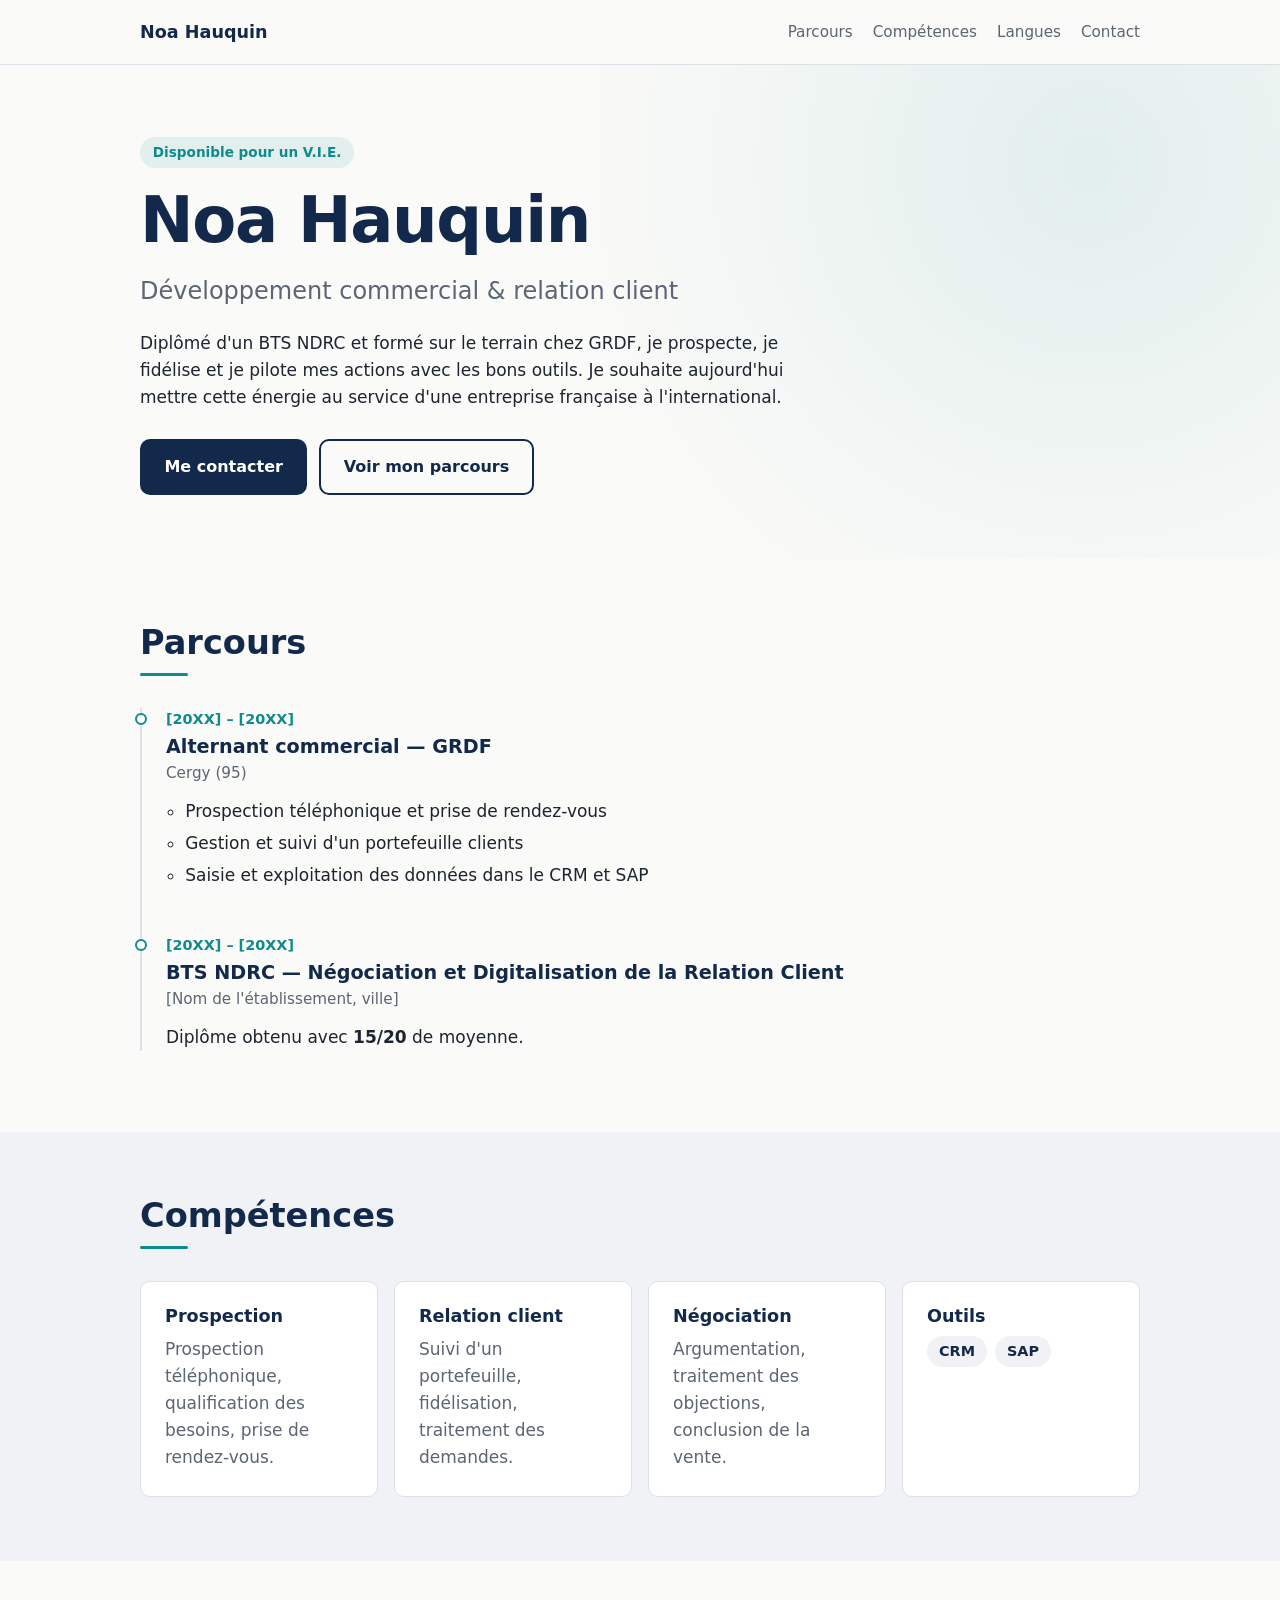
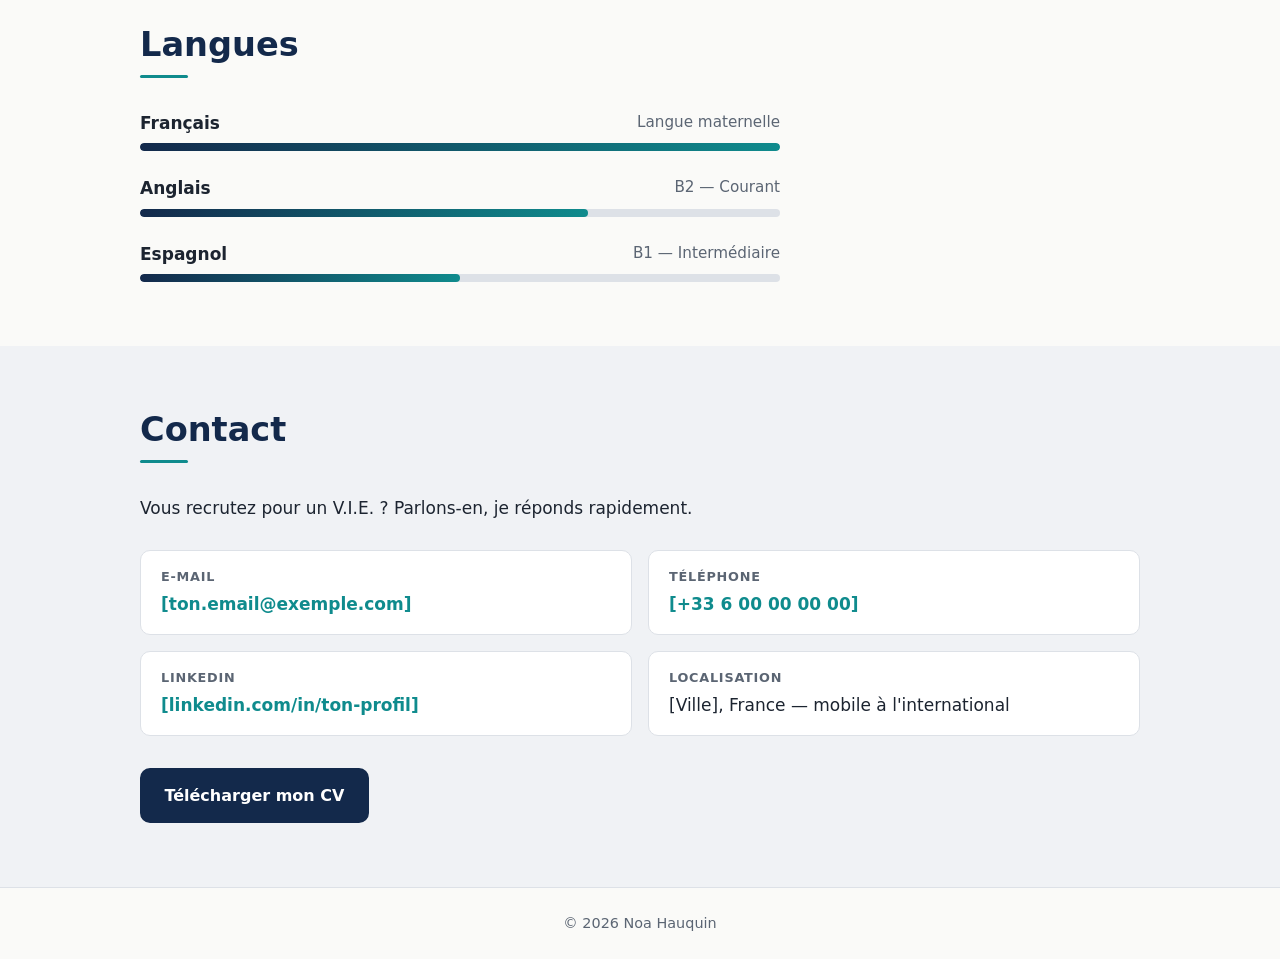
==== index.html @ 93cbaaa4 "Ajoute le site vitrine une page de Noa Hauquin Page unique en HTML/CSS sans framework : accroche, pa" ====
<!DOCTYPE html>
<html lang="fr">
<head>
  <meta charset="UTF-8">
  <meta name="viewport" content="width=device-width, initial-scale=1">
  <title>Noa Hauquin — Business Developer | Candidat V.I.E.</title>
  <meta name="description" content="Noa Hauquin, diplômé du BTS NDRC, en alternance chez GRDF. Prospection, relation client, CRM et SAP. À la recherche d'un V.I.E. à l'international.">
  <link rel="stylesheet" href="style.css">
</head>
<body>

  <!-- ===== En-tête et navigation ===== -->
  <header class="site-header">
    <div class="container header-inner">
      <a href="#accueil" class="logo">Noa Hauquin</a>
      <nav aria-label="Navigation principale">
        <ul class="nav-list">
          <li><a href="#parcours">Parcours</a></li>
          <li><a href="#competences">Compétences</a></li>
          <li><a href="#langues">Langues</a></li>
          <li><a href="#contact">Contact</a></li>
        </ul>
      </nav>
    </div>
  </header>

  <main>

    <!-- ===== 1. Accroche ===== -->
    <section id="accueil" class="hero">
      <div class="container">
        <p class="hero-tag">Disponible pour un V.I.E.</p>
        <h1>Noa Hauquin</h1>
        <p class="hero-title">Développement commercial &amp; relation client</p>
        <p class="hero-text">
          Diplômé d'un BTS NDRC et formé sur le terrain chez GRDF, je prospecte,
          je fidélise et je pilote mes actions avec les bons outils.
          Je souhaite aujourd'hui mettre cette énergie au service d'une entreprise
          française à l'international.
        </p>
        <div class="hero-actions">
          <a href="#contact" class="btn btn-primary">Me contacter</a>
          <a href="#parcours" class="btn btn-secondary">Voir mon parcours</a>
        </div>
      </div>
    </section>

    <!-- ===== 2. Parcours ===== -->
    <section id="parcours" class="section">
      <div class="container">
        <h2 class="section-title">Parcours</h2>

        <ol class="timeline">
          <li class="timeline-item">
            <!-- À REMPLIR : années de l'alternance -->
            <span class="timeline-date">[20XX] – [20XX]</span>
            <h3>Alternant commercial — GRDF</h3>
            <p class="timeline-place">Cergy (95)</p>
            <ul class="timeline-list">
              <li>Prospection téléphonique et prise de rendez-vous</li>
              <li>Gestion et suivi d'un portefeuille clients</li>
              <li>Saisie et exploitation des données dans le CRM et SAP</li>
            </ul>
          </li>

          <li class="timeline-item">
            <!-- À REMPLIR : années du BTS + établissement -->
            <span class="timeline-date">[20XX] – [20XX]</span>
            <h3>BTS NDRC — Négociation et Digitalisation de la Relation Client</h3>
            <p class="timeline-place">[Nom de l'établissement, ville]</p>
            <p>Diplôme obtenu avec <strong>15/20</strong> de moyenne.</p>
          </li>
        </ol>
      </div>
    </section>

    <!-- ===== 3. Compétences ===== -->
    <section id="competences" class="section section-alt">
      <div class="container">
        <h2 class="section-title">Compétences</h2>

        <div class="cards">
          <article class="card">
            <h3>Prospection</h3>
            <p>Prospection téléphonique, qualification des besoins, prise de rendez-vous.</p>
          </article>
          <article class="card">
            <h3>Relation client</h3>
            <p>Suivi d'un portefeuille, fidélisation, traitement des demandes.</p>
          </article>
          <article class="card">
            <h3>Négociation</h3>
            <p>Argumentation, traitement des objections, conclusion de la vente.</p>
          </article>
          <article class="card">
            <h3>Outils</h3>
            <ul class="tags">
              <li>CRM</li>
              <li>SAP</li>
            </ul>
          </article>
        </div>
      </div>
    </section>

    <!-- ===== 4. Langues ===== -->
    <section id="langues" class="section">
      <div class="container">
        <h2 class="section-title">Langues</h2>

        <ul class="languages">
          <li class="language">
            <div class="language-head">
              <span class="language-name">Français</span>
              <span class="language-level">Langue maternelle</span>
            </div>
            <div class="bar" role="img" aria-label="Français : langue maternelle"><span style="--level: 100%"></span></div>
          </li>
          <li class="language">
            <div class="language-head">
              <span class="language-name">Anglais</span>
              <span class="language-level">B2 — Courant</span>
            </div>
            <div class="bar" role="img" aria-label="Anglais : niveau B2"><span style="--level: 70%"></span></div>
          </li>
          <li class="language">
            <div class="language-head">
              <span class="language-name">Espagnol</span>
              <span class="language-level">B1 — Intermédiaire</span>
            </div>
            <div class="bar" role="img" aria-label="Espagnol : niveau B1"><span style="--level: 50%"></span></div>
          </li>
        </ul>
      </div>
    </section>

    <!-- ===== 5. Contact ===== -->
    <section id="contact" class="section section-alt">
      <div class="container">
        <h2 class="section-title">Contact</h2>
        <p class="contact-intro">
          Vous recrutez pour un V.I.E. ? Parlons-en, je réponds rapidement.
        </p>

        <ul class="contact-list">
          <li>
            <span class="contact-label">E-mail</span>
            <!-- À REMPLIR : remplace les deux occurrences de l'adresse -->
            <a href="mailto:ton.email@exemple.com">[ton.email@exemple.com]</a>
          </li>
          <li>
            <span class="contact-label">Téléphone</span>
            <!-- À REMPLIR : numéro au format international dans href (ex. +33612345678) -->
            <a href="tel:+33600000000">[+33 6 00 00 00 00]</a>
          </li>
          <li>
            <span class="contact-label">LinkedIn</span>
            <!-- À REMPLIR : lien vers ton profil -->
            <a href="https://www.linkedin.com/in/ton-profil" target="_blank" rel="noopener">[linkedin.com/in/ton-profil]</a>
          </li>
          <li>
            <span class="contact-label">Localisation</span>
            <!-- À REMPLIR : ta ville -->
            <span>[Ville], France — mobile à l'international</span>
          </li>
        </ul>

        <!-- À REMPLIR : place ton CV (PDF) dans le dossier sous le nom cv-noa-hauquin.pdf -->
        <a href="cv-noa-hauquin.pdf" class="btn btn-primary" download>Télécharger mon CV</a>
      </div>
    </section>

  </main>

  <footer class="site-footer">
    <div class="container">
      <p>© 2026 Noa Hauquin</p>
    </div>
  </footer>

</body>
</html>
---- style.css ----
/* =========================================================
   Variables : modifie ici les couleurs et espacements
   ========================================================= */
:root {
  --color-bg: #fafaf8;
  --color-bg-alt: #f0f2f5;
  --color-text: #1c2430;
  --color-muted: #5b6573;
  --color-primary: #13294b;   /* bleu marine */
  --color-accent: #0f8b8d;    /* turquoise */
  --color-border: #dde1e7;
  --color-white: #ffffff;

  --radius: 10px;
  --max-width: 1040px;
  --header-height: 64px;
  --font: system-ui, -apple-system, "Segoe UI", Roboto, "Helvetica Neue", Arial, sans-serif;
}

/* =========================================================
   Base
   ========================================================= */
*,
*::before,
*::after {
  box-sizing: border-box;
}

html {
  scroll-behavior: smooth;
  scroll-padding-top: var(--header-height); /* le titre de section n'est pas caché sous l'en-tête */
}

body {
  margin: 0;
  font-family: var(--font);
  font-size: 1.0625rem; /* 17px */
  line-height: 1.6;
  color: var(--color-text);
  background: var(--color-bg);
  -webkit-font-smoothing: antialiased;
}

h1, h2, h3 {
  line-height: 1.2;
  color: var(--color-primary);
  margin: 0 0 0.5em;
}

p {
  margin: 0 0 1em;
}

a {
  color: var(--color-accent);
}

a:focus-visible,
.btn:focus-visible {
  outline: 3px solid var(--color-accent);
  outline-offset: 3px;
}

.container {
  width: 100%;
  max-width: var(--max-width);
  margin: 0 auto;
  padding: 0 1.25rem;
}

/* =========================================================
   En-tête
   ========================================================= */
.site-header {
  position: sticky;
  top: 0;
  z-index: 10;
  background: rgba(250, 250, 248, 0.92);
  backdrop-filter: blur(8px);
  border-bottom: 1px solid var(--color-border);
}

.header-inner {
  display: flex;
  align-items: center;
  justify-content: space-between;
  gap: 1rem;
  min-height: var(--header-height);
}

.logo {
  font-weight: 700;
  font-size: 1.1rem;
  color: var(--color-primary);
  text-decoration: none;
  white-space: nowrap;
}

.nav-list {
  display: flex;
  gap: 1.25rem;
  margin: 0;
  padding: 0;
  list-style: none;
  overflow-x: auto; /* sur très petit écran, le menu défile au lieu de casser */
}

.nav-list a {
  color: var(--color-muted);
  text-decoration: none;
  font-size: 0.95rem;
  white-space: nowrap;
}

.nav-list a:hover {
  color: var(--color-primary);
}

/* Sur mobile : on garde le nom et on masque le menu (la page se lit en défilant) */
@media (max-width: 560px) {
  .nav-list {
    display: none;
  }
}

/* =========================================================
   Accroche
   ========================================================= */
.hero {
  padding: 4.5rem 0 4rem;
  background:
    radial-gradient(circle at 85% 20%, rgba(15, 139, 141, 0.10), transparent 45%),
    var(--color-bg);
}

.hero-tag {
  display: inline-block;
  padding: 0.3rem 0.8rem;
  font-size: 0.85rem;
  font-weight: 600;
  color: var(--color-accent);
  background: rgba(15, 139, 141, 0.1);
  border-radius: 999px;
}

.hero h1 {
  font-size: clamp(2.4rem, 8vw, 4rem);
  letter-spacing: -0.02em;
  margin-bottom: 0.2em;
}

.hero-title {
  font-size: clamp(1.15rem, 3.5vw, 1.5rem);
  color: var(--color-muted);
  margin-bottom: 1.25rem;
}

.hero-text {
  max-width: 62ch;
}

.hero-actions {
  display: flex;
  flex-wrap: wrap;
  gap: 0.75rem;
  margin-top: 1.75rem;
}

/* =========================================================
   Boutons
   ========================================================= */
.btn {
  display: inline-block;
  padding: 0.8rem 1.4rem;
  font-weight: 600;
  font-size: 1rem;
  text-decoration: none;
  border-radius: var(--radius);
  border: 2px solid var(--color-primary);
  transition: background-color 0.2s, color 0.2s;
}

.btn-primary {
  background: var(--color-primary);
  color: var(--color-white);
}

.btn-primary:hover {
  background: #0c1b33;
}

.btn-secondary {
  background: transparent;
  color: var(--color-primary);
}

.btn-secondary:hover {
  background: var(--color-primary);
  color: var(--color-white);
}

/* =========================================================
   Sections communes
   ========================================================= */
.section {
  padding: 4rem 0;
}

.section-alt {
  background: var(--color-bg-alt);
}

.section-title {
  font-size: clamp(1.6rem, 5vw, 2.1rem);
  margin-bottom: 2rem;
}

.section-title::after {
  content: "";
  display: block;
  width: 48px;
  height: 3px;
  margin-top: 0.6rem;
  background: var(--color-accent);
  border-radius: 2px;
}

/* =========================================================
   Parcours (frise)
   ========================================================= */
.timeline {
  margin: 0;
  padding: 0 0 0 1.5rem;
  list-style: none;
  border-left: 2px solid var(--color-border);
}

.timeline-item {
  position: relative;
  padding-bottom: 2.5rem;
}

.timeline-item:last-child {
  padding-bottom: 0;
}

.timeline-item::before {
  content: "";
  position: absolute;
  left: calc(-1.5rem - 7px);
  top: 0.35rem;
  width: 12px;
  height: 12px;
  background: var(--color-bg);
  border: 2px solid var(--color-accent);
  border-radius: 50%;
}

.timeline-date {
  display: block;
  font-size: 0.9rem;
  font-weight: 600;
  color: var(--color-accent);
  margin-bottom: 0.3rem;
}

.timeline-item h3 {
  font-size: 1.2rem;
  margin-bottom: 0.15em;
}

.timeline-place {
  color: var(--color-muted);
  font-size: 0.95rem;
  margin-bottom: 0.75rem;
}

.timeline-list {
  margin: 0;
  padding-left: 1.2rem;
}

.timeline-list li {
  margin-bottom: 0.3rem;
}

/* =========================================================
   Compétences (cartes)
   ========================================================= */
.cards {
  display: grid;
  grid-template-columns: 1fr;
  gap: 1rem;
}

.card {
  padding: 1.5rem;
  background: var(--color-white);
  border: 1px solid var(--color-border);
  border-radius: var(--radius);
}

.card h3 {
  font-size: 1.1rem;
}

.card p {
  margin: 0;
  color: var(--color-muted);
}

.tags {
  display: flex;
  flex-wrap: wrap;
  gap: 0.5rem;
  margin: 0;
  padding: 0;
  list-style: none;
}

.tags li {
  padding: 0.25rem 0.75rem;
  font-size: 0.9rem;
  font-weight: 600;
  color: var(--color-primary);
  background: var(--color-bg-alt);
  border-radius: 999px;
}

@media (min-width: 700px) {
  .cards {
    grid-template-columns: repeat(2, 1fr);
  }
}

@media (min-width: 1000px) {
  .cards {
    grid-template-columns: repeat(4, 1fr);
  }
}

/* =========================================================
   Langues (barres de niveau)
   ========================================================= */
.languages {
  display: grid;
  gap: 1.5rem;
  max-width: 640px;
  margin: 0;
  padding: 0;
  list-style: none;
}

.language-head {
  display: flex;
  justify-content: space-between;
  flex-wrap: wrap;
  gap: 0.25rem 1rem;
  margin-bottom: 0.4rem;
}

.language-name {
  font-weight: 600;
}

.language-level {
  color: var(--color-muted);
  font-size: 0.95rem;
}

.bar {
  height: 8px;
  background: var(--color-border);
  border-radius: 999px;
  overflow: hidden;
}

.bar span {
  display: block;
  width: var(--level);
  height: 100%;
  background: linear-gradient(90deg, var(--color-primary), var(--color-accent));
  border-radius: 999px;
}

/* =========================================================
   Contact
   ========================================================= */
.contact-intro {
  max-width: 60ch;
  margin-bottom: 1.75rem;
}

.contact-list {
  display: grid;
  grid-template-columns: 1fr;
  gap: 1rem;
  margin: 0 0 2rem;
  padding: 0;
  list-style: none;
}

.contact-list li {
  padding: 1rem 1.25rem;
  background: var(--color-white);
  border: 1px solid var(--color-border);
  border-radius: var(--radius);
  overflow-wrap: anywhere; /* les longues adresses ne débordent pas sur mobile */
}

.contact-label {
  display: block;
  font-size: 0.8rem;
  font-weight: 600;
  text-transform: uppercase;
  letter-spacing: 0.06em;
  color: var(--color-muted);
  margin-bottom: 0.2rem;
}

.contact-list a {
  font-weight: 600;
  text-decoration: none;
}

.contact-list a:hover {
  text-decoration: underline;
}

@media (min-width: 700px) {
  .contact-list {
    grid-template-columns: repeat(2, 1fr);
  }
}

/* =========================================================
   Pied de page
   ========================================================= */
.site-footer {
  padding: 1.5rem 0;
  font-size: 0.9rem;
  color: var(--color-muted);
  text-align: center;
  border-top: 1px solid var(--color-border);
}

.site-footer p {
  margin: 0;
}

/* Respecte le réglage « réduire les animations » du système */
@media (prefers-reduced-motion: reduce) {
  html {
    scroll-behavior: auto;
  }
  .btn {
    transition: none;
  }
}
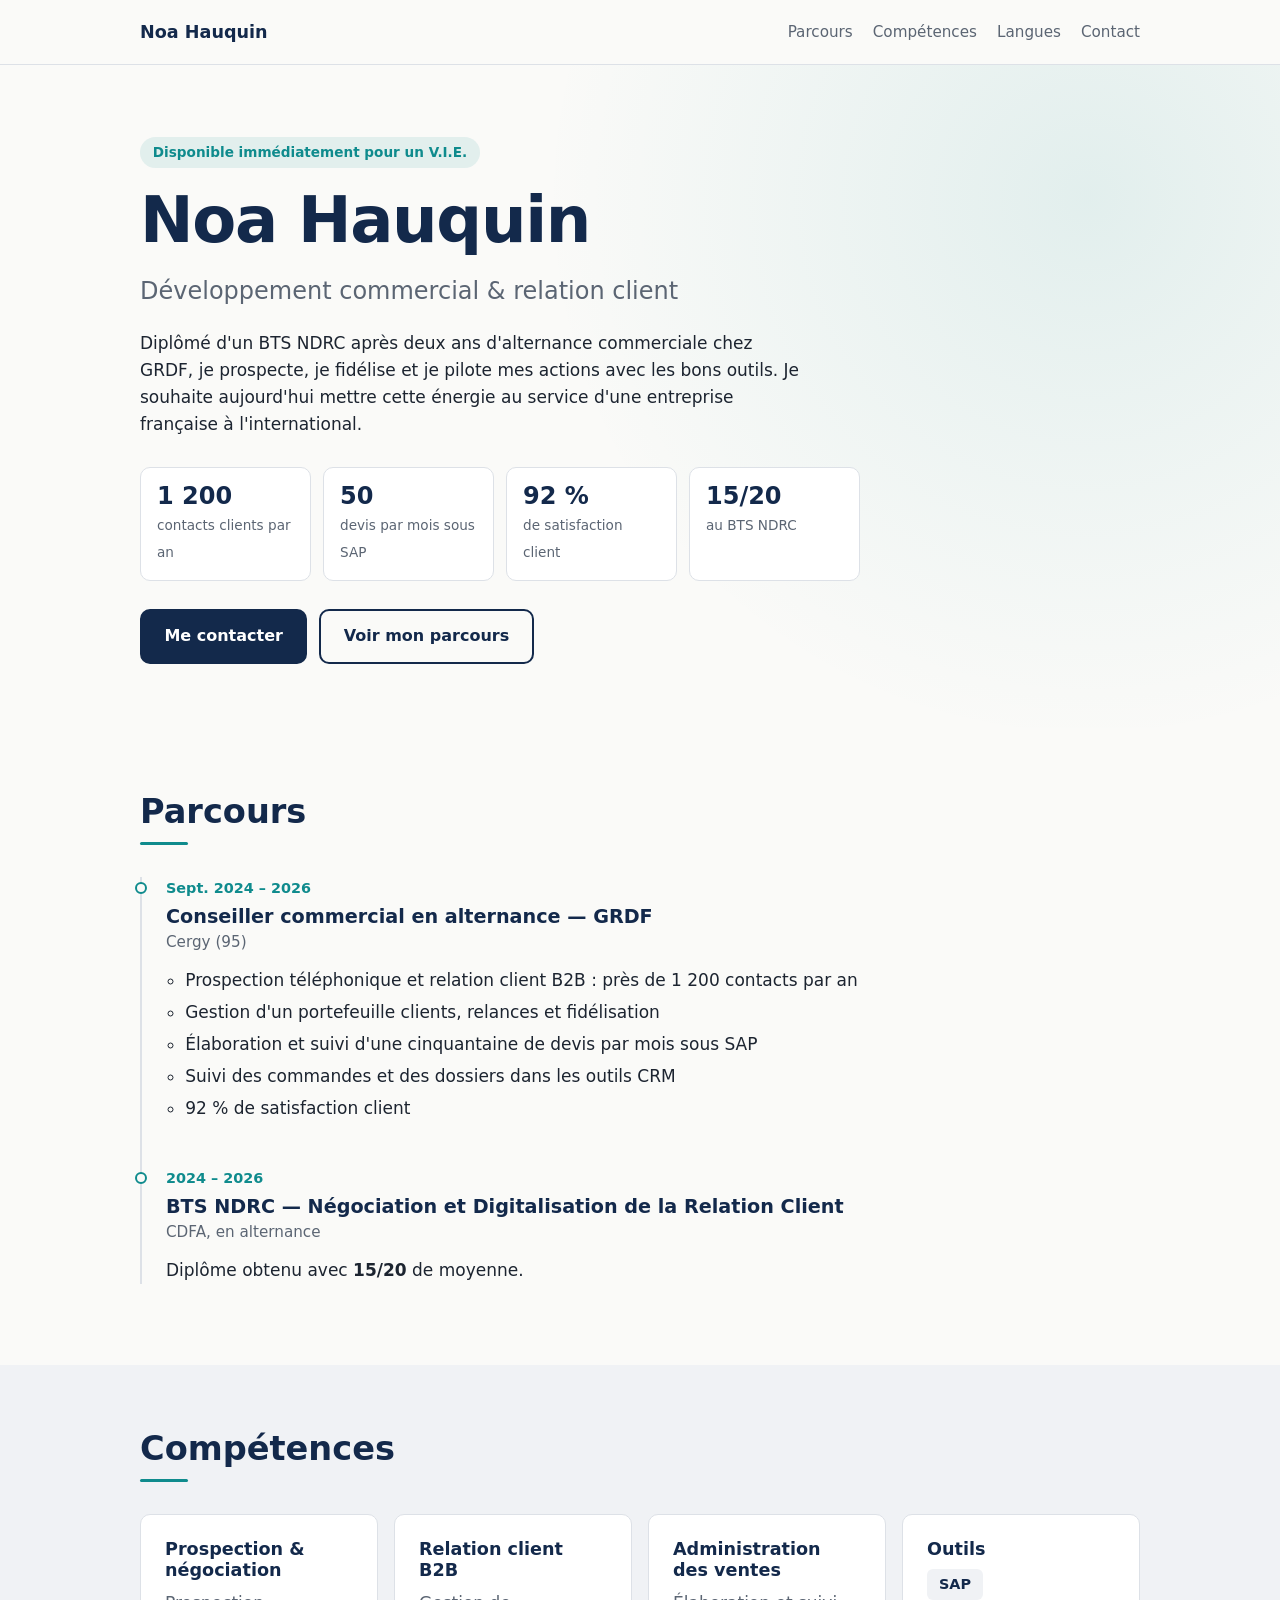
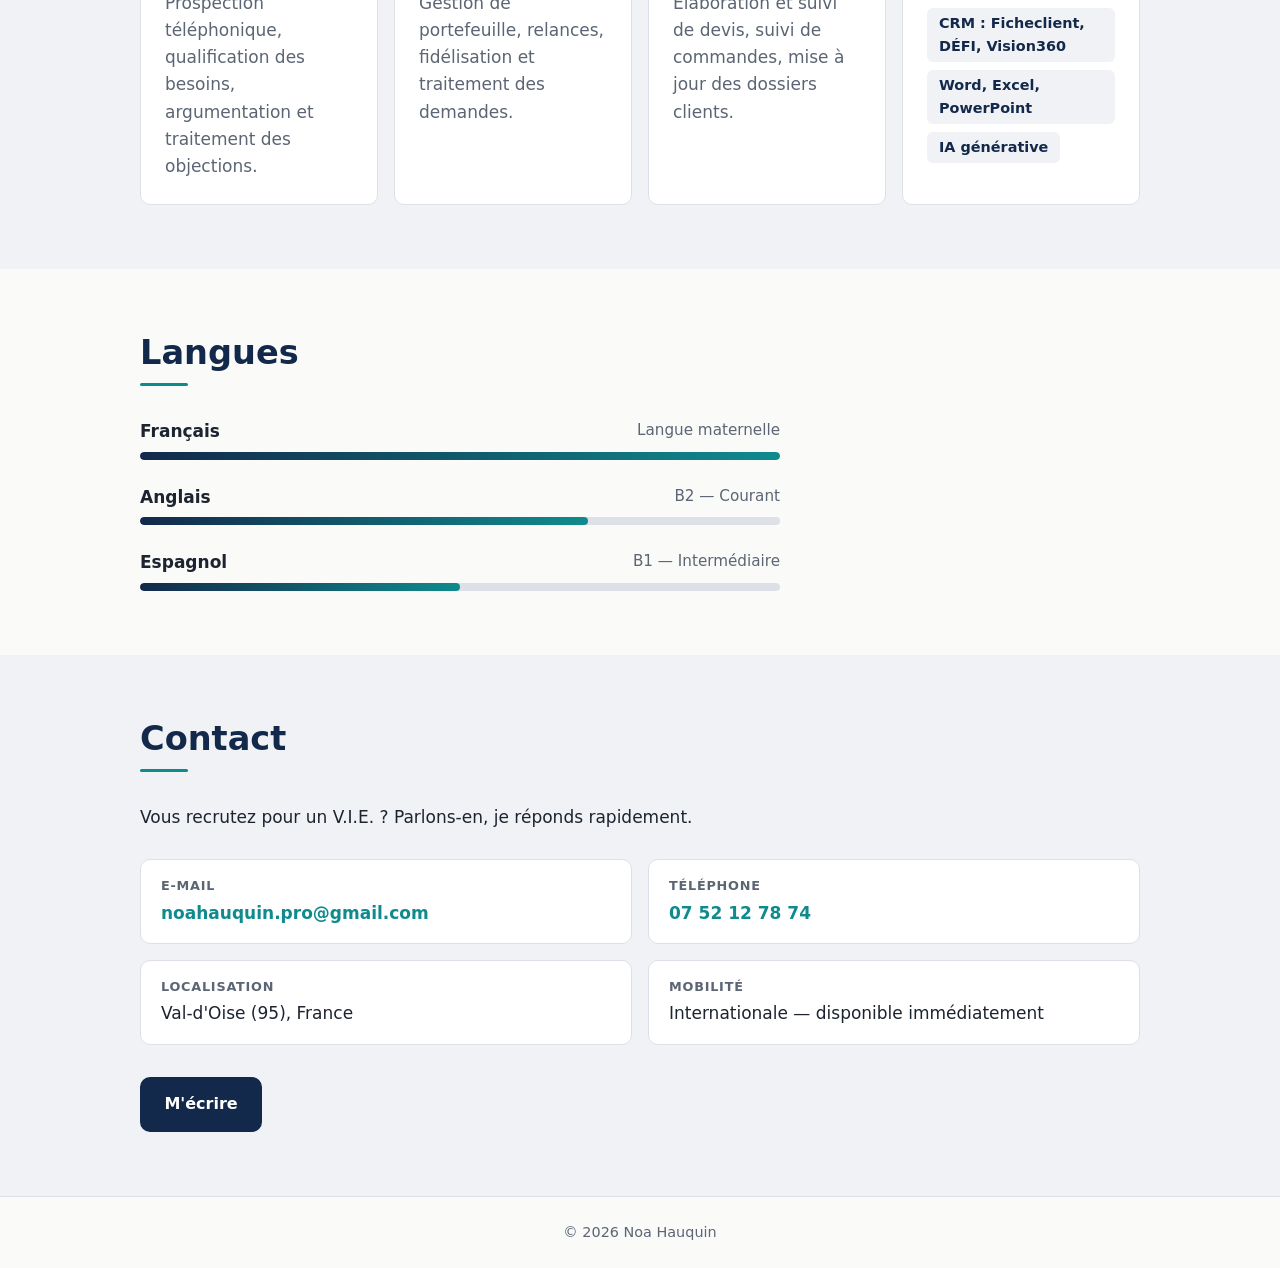
==== commit cbc986f4: "Remplit les informations personnelles du site Coordonnées pro, dates et établissement, chiffres clés" ====
--- a/index.html
+++ b/index.html
@@ -29,15 +29,21 @@
     <!-- ===== 1. Accroche ===== -->
     <section id="accueil" class="hero">
       <div class="container">
-        <p class="hero-tag">Disponible pour un V.I.E.</p>
+        <p class="hero-tag">Disponible immédiatement pour un V.I.E.</p>
         <h1>Noa Hauquin</h1>
         <p class="hero-title">Développement commercial &amp; relation client</p>
         <p class="hero-text">
-          Diplômé d'un BTS NDRC et formé sur le terrain chez GRDF, je prospecte,
-          je fidélise et je pilote mes actions avec les bons outils.
+          Diplômé d'un BTS NDRC après deux ans d'alternance commerciale chez GRDF,
+          je prospecte, je fidélise et je pilote mes actions avec les bons outils.
           Je souhaite aujourd'hui mettre cette énergie au service d'une entreprise
           française à l'international.
         </p>
+        <ul class="stats">
+          <li><strong>1 200</strong><span>contacts clients par an</span></li>
+          <li><strong>50</strong><span>devis par mois sous SAP</span></li>
+          <li><strong>92 %</strong><span>de satisfaction client</span></li>
+          <li><strong>15/20</strong><span>au BTS NDRC</span></li>
+        </ul>
         <div class="hero-actions">
           <a href="#contact" class="btn btn-primary">Me contacter</a>
           <a href="#parcours" class="btn btn-secondary">Voir mon parcours</a>
@@ -52,22 +58,22 @@
 
         <ol class="timeline">
           <li class="timeline-item">
-            <!-- À REMPLIR : années de l'alternance -->
-            <span class="timeline-date">[20XX] – [20XX]</span>
-            <h3>Alternant commercial — GRDF</h3>
+            <span class="timeline-date">Sept. 2024 – 2026</span>
+            <h3>Conseiller commercial en alternance — GRDF</h3>
             <p class="timeline-place">Cergy (95)</p>
             <ul class="timeline-list">
-              <li>Prospection téléphonique et prise de rendez-vous</li>
-              <li>Gestion et suivi d'un portefeuille clients</li>
-              <li>Saisie et exploitation des données dans le CRM et SAP</li>
+              <li>Prospection téléphonique et relation client B2B : près de 1 200 contacts par an</li>
+              <li>Gestion d'un portefeuille clients, relances et fidélisation</li>
+              <li>Élaboration et suivi d'une cinquantaine de devis par mois sous SAP</li>
+              <li>Suivi des commandes et des dossiers dans les outils CRM</li>
+              <li>92 % de satisfaction client</li>
             </ul>
           </li>
 
           <li class="timeline-item">
-            <!-- À REMPLIR : années du BTS + établissement -->
-            <span class="timeline-date">[20XX] – [20XX]</span>
+            <span class="timeline-date">2024 – 2026</span>
             <h3>BTS NDRC — Négociation et Digitalisation de la Relation Client</h3>
-            <p class="timeline-place">[Nom de l'établissement, ville]</p>
+            <p class="timeline-place">CDFA, en alternance</p>
             <p>Diplôme obtenu avec <strong>15/20</strong> de moyenne.</p>
           </li>
         </ol>
@@ -81,22 +87,24 @@
 
         <div class="cards">
           <article class="card">
-            <h3>Prospection</h3>
-            <p>Prospection téléphonique, qualification des besoins, prise de rendez-vous.</p>
+            <h3>Prospection &amp; négociation</h3>
+            <p>Prospection téléphonique, qualification des besoins, argumentation et traitement des objections.</p>
           </article>
           <article class="card">
-            <h3>Relation client</h3>
-            <p>Suivi d'un portefeuille, fidélisation, traitement des demandes.</p>
+            <h3>Relation client B2B</h3>
+            <p>Gestion de portefeuille, relances, fidélisation et traitement des demandes.</p>
           </article>
           <article class="card">
-            <h3>Négociation</h3>
-            <p>Argumentation, traitement des objections, conclusion de la vente.</p>
+            <h3>Administration des ventes</h3>
+            <p>Élaboration et suivi de devis, suivi de commandes, mise à jour des dossiers clients.</p>
           </article>
           <article class="card">
             <h3>Outils</h3>
             <ul class="tags">
-              <li>CRM</li>
               <li>SAP</li>
+              <li>CRM : Ficheclient, DÉFI, Vision360</li>
+              <li>Word, Excel, PowerPoint</li>
+              <li>IA générative</li>
             </ul>
           </article>
         </div>
@@ -145,28 +153,23 @@
         <ul class="contact-list">
           <li>
             <span class="contact-label">E-mail</span>
-            <!-- À REMPLIR : remplace les deux occurrences de l'adresse -->
-            <a href="mailto:ton.email@exemple.com">[ton.email@exemple.com]</a>
+            <a href="mailto:noahauquin.pro@gmail.com">noahauquin.pro@gmail.com</a>
           </li>
           <li>
             <span class="contact-label">Téléphone</span>
-            <!-- À REMPLIR : numéro au format international dans href (ex. +33612345678) -->
-            <a href="tel:+33600000000">[+33 6 00 00 00 00]</a>
-          </li>
-          <li>
-            <span class="contact-label">LinkedIn</span>
-            <!-- À REMPLIR : lien vers ton profil -->
-            <a href="https://www.linkedin.com/in/ton-profil" target="_blank" rel="noopener">[linkedin.com/in/ton-profil]</a>
+            <a href="tel:+33752127874">07 52 12 78 74</a>
           </li>
           <li>
             <span class="contact-label">Localisation</span>
-            <!-- À REMPLIR : ta ville -->
-            <span>[Ville], France — mobile à l'international</span>
+            <span>Val-d'Oise (95), France</span>
+          </li>
+          <li>
+            <span class="contact-label">Mobilité</span>
+            <span>Internationale — disponible immédiatement</span>
           </li>
         </ul>
 
-        <!-- À REMPLIR : place ton CV (PDF) dans le dossier sous le nom cv-noa-hauquin.pdf -->
-        <a href="cv-noa-hauquin.pdf" class="btn btn-primary" download>Télécharger mon CV</a>
+        <a href="mailto:noahauquin.pro@gmail.com?subject=V.I.E.%20%E2%80%94%20Candidature%20de%20Noa%20Hauquin" class="btn btn-primary">M'écrire</a>
       </div>
     </section>
 
--- a/style.css
+++ b/style.css
@@ -157,6 +157,41 @@
 
 .hero-text {
   max-width: 62ch;
+}
+
+.stats {
+  display: grid;
+  grid-template-columns: repeat(2, 1fr);
+  gap: 0.75rem;
+  max-width: 720px;
+  margin: 1.75rem 0 0;
+  padding: 0;
+  list-style: none;
+}
+
+.stats li {
+  padding: 0.9rem 1rem;
+  background: var(--color-white);
+  border: 1px solid var(--color-border);
+  border-radius: var(--radius);
+}
+
+.stats strong {
+  display: block;
+  font-size: 1.5rem;
+  line-height: 1.2;
+  color: var(--color-primary);
+}
+
+.stats span {
+  font-size: 0.85rem;
+  color: var(--color-muted);
+}
+
+@media (min-width: 700px) {
+  .stats {
+    grid-template-columns: repeat(4, 1fr);
+  }
 }
 
 .hero-actions {
@@ -324,7 +359,7 @@
   font-weight: 600;
   color: var(--color-primary);
   background: var(--color-bg-alt);
-  border-radius: 999px;
+  border-radius: 6px;
 }
 
 @media (min-width: 700px) {
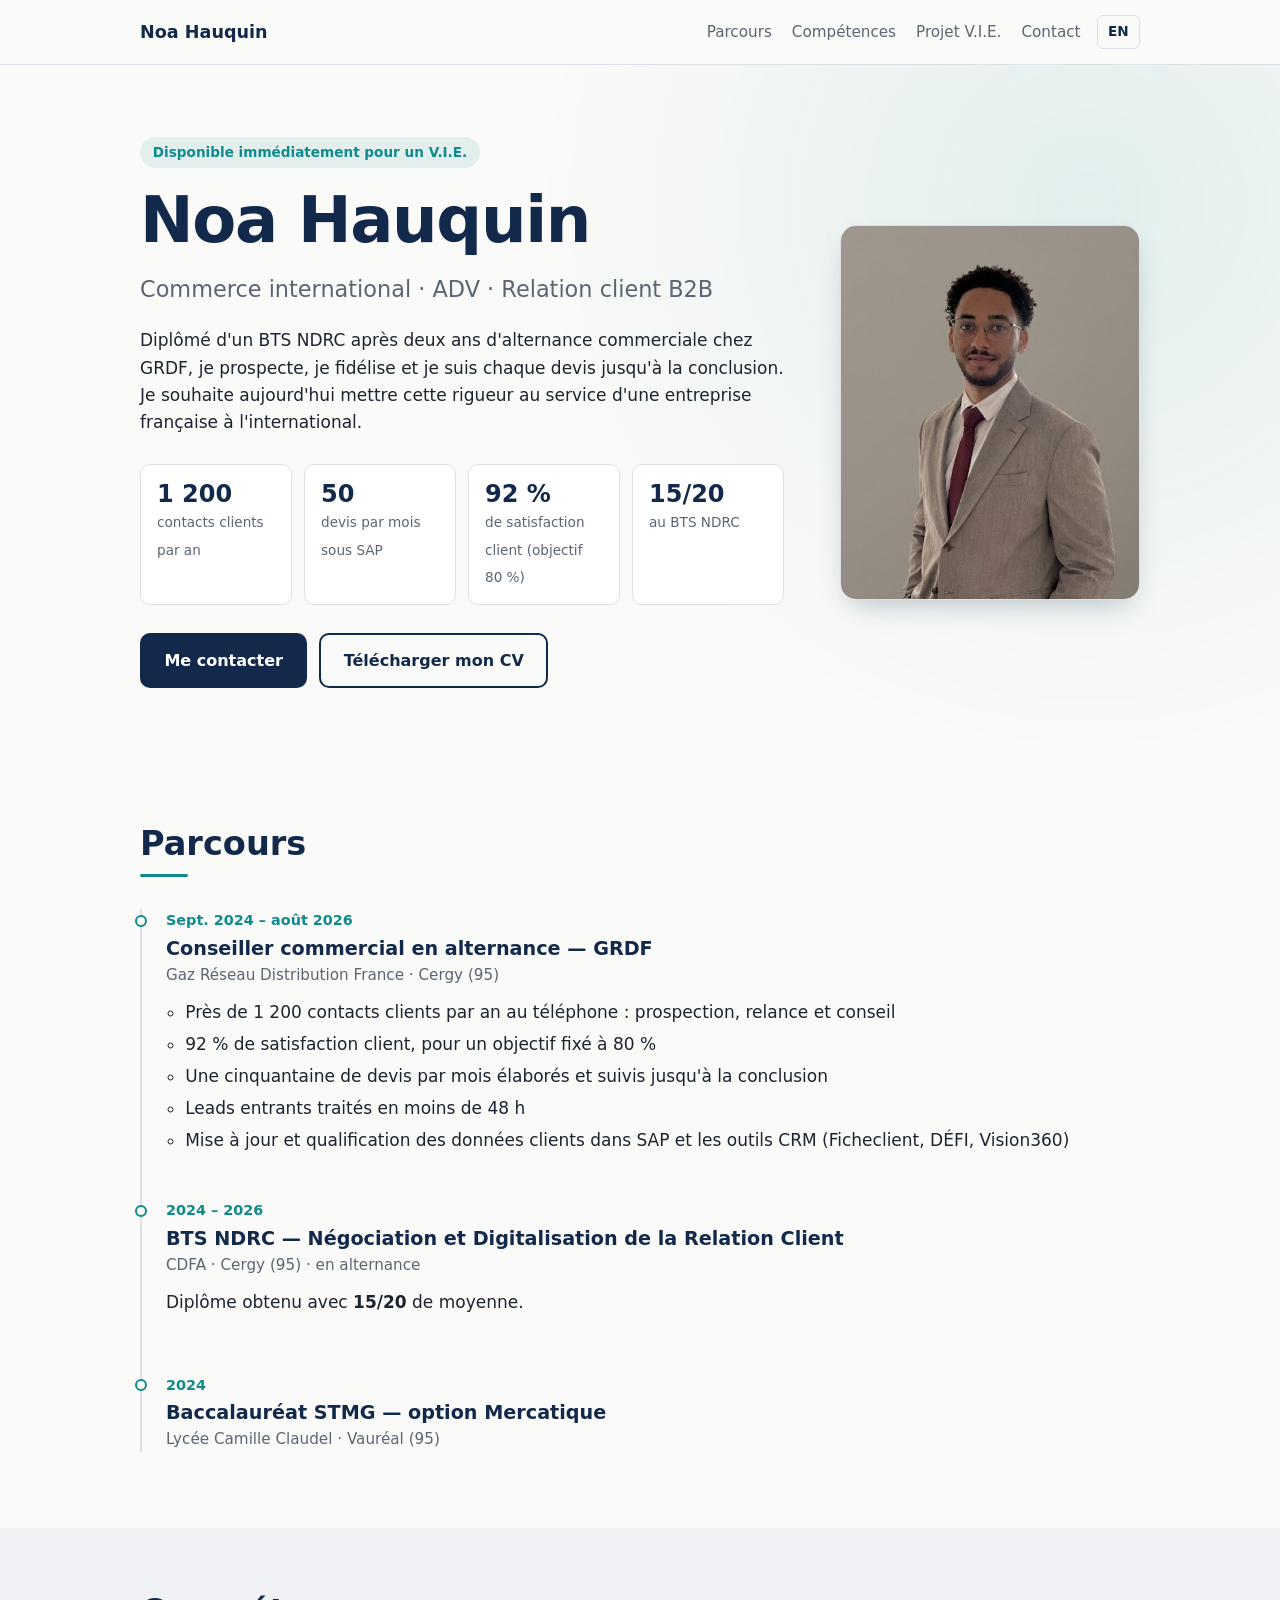
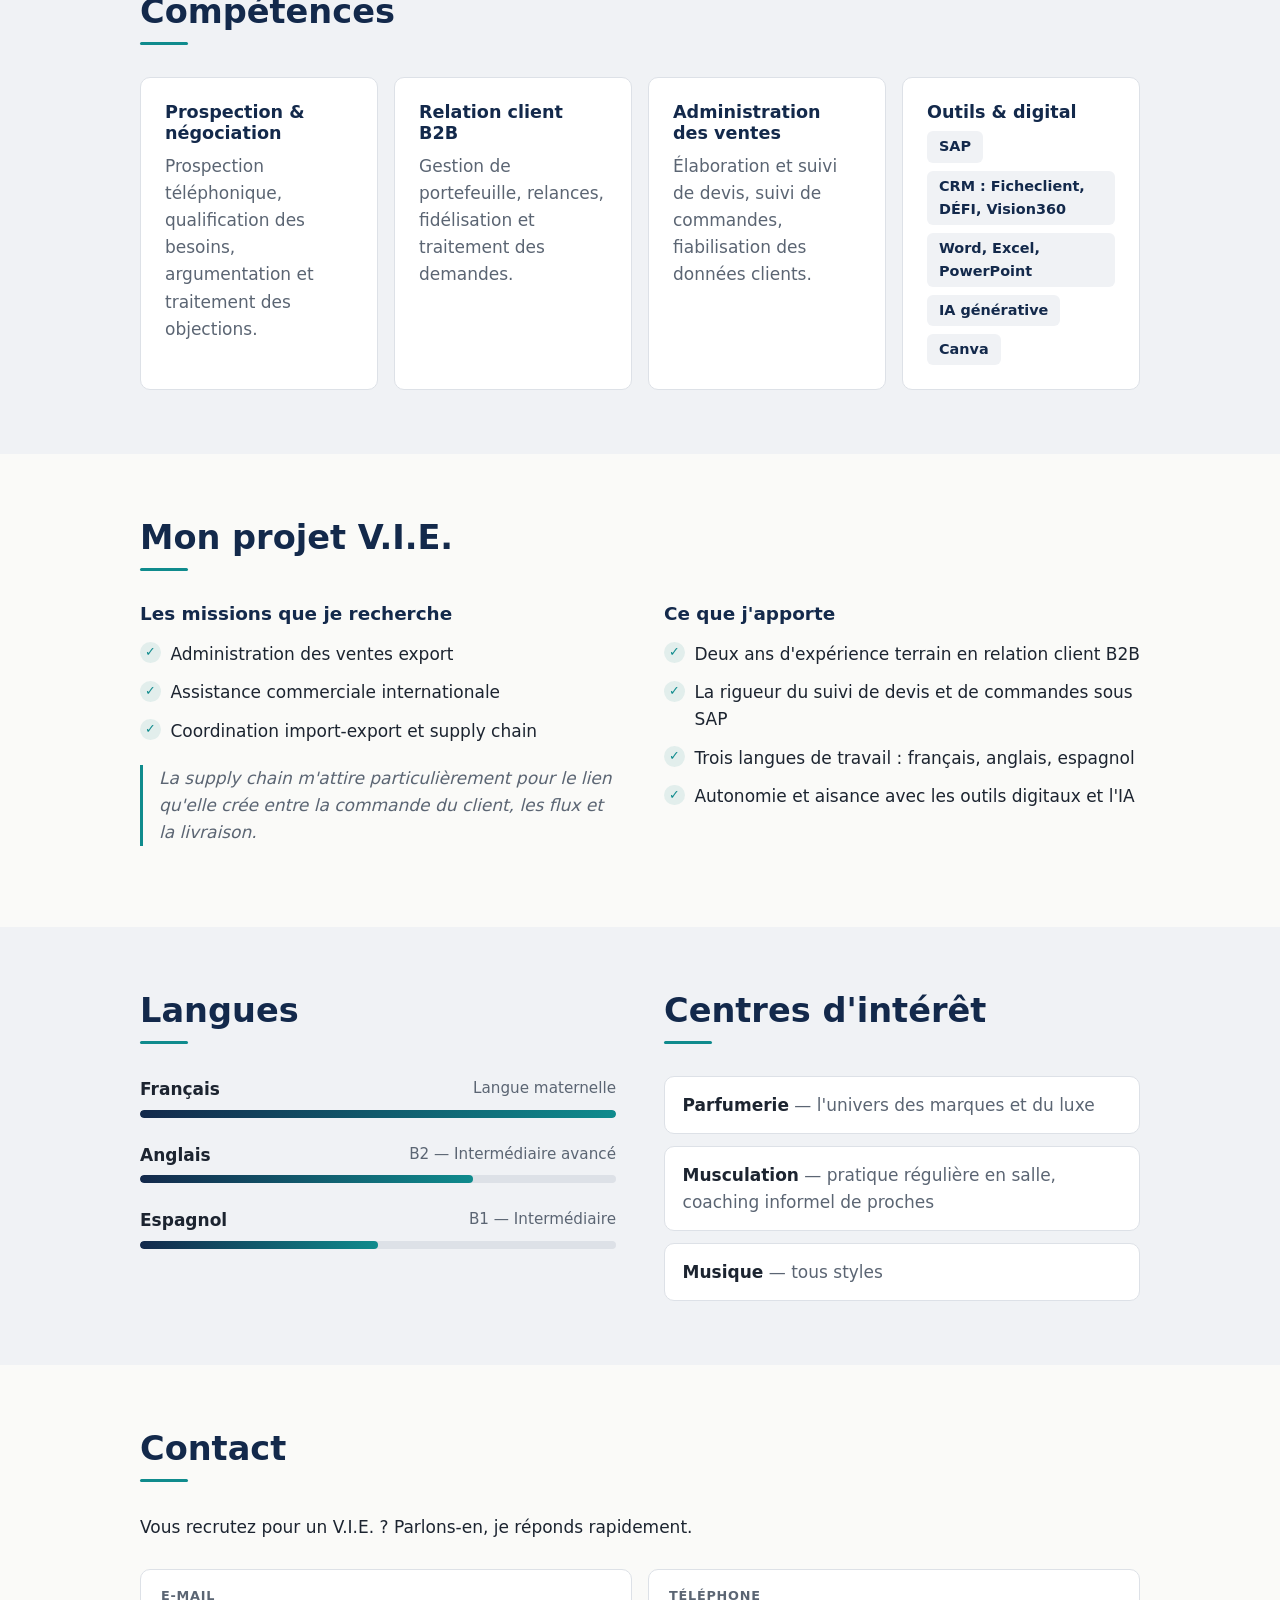
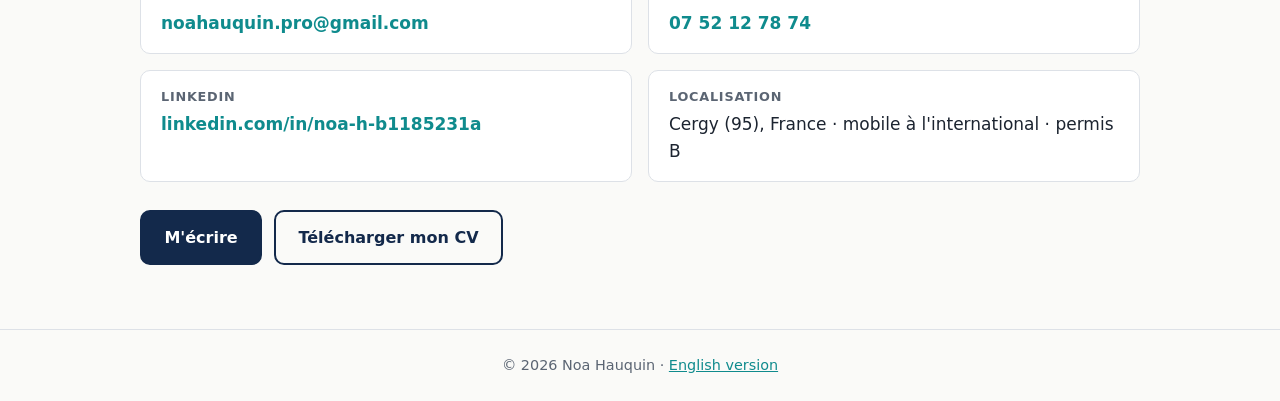
==== commit b659814a: "Enrichit le site : photo, version anglaise, projet V.I.E. et CV - Photo dans l'accroche, CV téléchar" ====
--- a/index.html
+++ b/index.html
@@ -3,8 +3,24 @@
 <head>
   <meta charset="UTF-8">
   <meta name="viewport" content="width=device-width, initial-scale=1">
-  <title>Noa Hauquin — Business Developer | Candidat V.I.E.</title>
-  <meta name="description" content="Noa Hauquin, diplômé du BTS NDRC, en alternance chez GRDF. Prospection, relation client, CRM et SAP. À la recherche d'un V.I.E. à l'international.">
+  <title>Noa Hauquin — Commerce international, ADV &amp; relation client | Candidat V.I.E.</title>
+  <meta name="description" content="Noa Hauquin, BTS NDRC (15/20) et deux ans d'alternance commerciale chez GRDF. Prospection, relation client B2B, devis sous SAP. Disponible immédiatement pour un V.I.E.">
+  <meta name="color-scheme" content="light dark">
+  <link rel="icon" href="img/favicon.svg" type="image/svg+xml">
+  <link rel="alternate" hreflang="fr" href="https://noa7-65.github.io/Mon-site/">
+  <link rel="alternate" hreflang="en" href="https://noa7-65.github.io/Mon-site/en.html">
+
+  <!-- Aperçu quand le lien est partagé (LinkedIn, WhatsApp, e-mail…) -->
+  <meta property="og:type" content="profile">
+  <meta property="og:locale" content="fr_FR">
+  <meta property="og:title" content="Noa Hauquin — Candidat V.I.E.">
+  <meta property="og:description" content="Commerce international, ADV et relation client B2B. BTS NDRC, 2 ans d'alternance chez GRDF. Disponible immédiatement.">
+  <meta property="og:url" content="https://noa7-65.github.io/Mon-site/">
+  <meta property="og:image" content="https://noa7-65.github.io/Mon-site/img/apercu-partage.jpg">
+  <meta property="og:image:width" content="1200">
+  <meta property="og:image:height" content="630">
+  <meta name="twitter:card" content="summary_large_image">
+
   <link rel="stylesheet" href="style.css">
 </head>
 <body>
@@ -17,10 +33,11 @@
         <ul class="nav-list">
           <li><a href="#parcours">Parcours</a></li>
           <li><a href="#competences">Compétences</a></li>
-          <li><a href="#langues">Langues</a></li>
+          <li><a href="#projet">Projet V.I.E.</a></li>
           <li><a href="#contact">Contact</a></li>
         </ul>
       </nav>
+      <a href="en.html" class="lang-switch" hreflang="en" lang="en" aria-label="English version">EN</a>
     </div>
   </header>
 
@@ -28,26 +45,30 @@
 
     <!-- ===== 1. Accroche ===== -->
     <section id="accueil" class="hero">
-      <div class="container">
-        <p class="hero-tag">Disponible immédiatement pour un V.I.E.</p>
-        <h1>Noa Hauquin</h1>
-        <p class="hero-title">Développement commercial &amp; relation client</p>
-        <p class="hero-text">
-          Diplômé d'un BTS NDRC après deux ans d'alternance commerciale chez GRDF,
-          je prospecte, je fidélise et je pilote mes actions avec les bons outils.
-          Je souhaite aujourd'hui mettre cette énergie au service d'une entreprise
-          française à l'international.
-        </p>
-        <ul class="stats">
-          <li><strong>1 200</strong><span>contacts clients par an</span></li>
-          <li><strong>50</strong><span>devis par mois sous SAP</span></li>
-          <li><strong>92 %</strong><span>de satisfaction client</span></li>
-          <li><strong>15/20</strong><span>au BTS NDRC</span></li>
-        </ul>
-        <div class="hero-actions">
-          <a href="#contact" class="btn btn-primary">Me contacter</a>
-          <a href="#parcours" class="btn btn-secondary">Voir mon parcours</a>
-        </div>
+      <div class="container hero-grid">
+        <div class="hero-content">
+          <p class="hero-tag">Disponible immédiatement pour un V.I.E.</p>
+          <h1>Noa Hauquin</h1>
+          <p class="hero-title">Commerce international · ADV · Relation client B2B</p>
+          <p class="hero-text">
+            Diplômé d'un BTS NDRC après deux ans d'alternance commerciale chez GRDF,
+            je prospecte, je fidélise et je suis chaque devis jusqu'à la conclusion.
+            Je souhaite aujourd'hui mettre cette rigueur au service d'une entreprise
+            française à l'international.
+          </p>
+          <ul class="stats">
+            <li><strong>1&nbsp;200</strong><span>contacts clients par an</span></li>
+            <li><strong>50</strong><span>devis par mois sous SAP</span></li>
+            <li><strong>92&nbsp;%</strong><span>de satisfaction client (objectif 80&nbsp;%)</span></li>
+            <li><strong>15/20</strong><span>au BTS NDRC</span></li>
+          </ul>
+          <div class="hero-actions">
+            <a href="#contact" class="btn btn-primary">Me contacter</a>
+            <a href="CV-Noa-Hauquin.pdf" class="btn btn-secondary" download>Télécharger mon CV</a>
+          </div>
+        </div>
+        <img class="hero-photo" src="img/photo-noa-hauquin.jpg" width="460" height="575"
+             alt="Portrait de Noa Hauquin en costume">
       </div>
     </section>
 
@@ -58,23 +79,29 @@
 
         <ol class="timeline">
           <li class="timeline-item">
-            <span class="timeline-date">Sept. 2024 – 2026</span>
+            <span class="timeline-date">Sept. 2024 – août 2026</span>
             <h3>Conseiller commercial en alternance — GRDF</h3>
-            <p class="timeline-place">Cergy (95)</p>
+            <p class="timeline-place">Gaz Réseau Distribution France · Cergy (95)</p>
             <ul class="timeline-list">
-              <li>Prospection téléphonique et relation client B2B : près de 1 200 contacts par an</li>
-              <li>Gestion d'un portefeuille clients, relances et fidélisation</li>
-              <li>Élaboration et suivi d'une cinquantaine de devis par mois sous SAP</li>
-              <li>Suivi des commandes et des dossiers dans les outils CRM</li>
-              <li>92 % de satisfaction client</li>
+              <li>Près de 1&nbsp;200 contacts clients par an au téléphone : prospection, relance et conseil</li>
+              <li>92&nbsp;% de satisfaction client, pour un objectif fixé à 80&nbsp;%</li>
+              <li>Une cinquantaine de devis par mois élaborés et suivis jusqu'à la conclusion</li>
+              <li>Leads entrants traités en moins de 48&nbsp;h</li>
+              <li>Mise à jour et qualification des données clients dans SAP et les outils CRM (Ficheclient, DÉFI, Vision360)</li>
             </ul>
           </li>
 
           <li class="timeline-item">
             <span class="timeline-date">2024 – 2026</span>
             <h3>BTS NDRC — Négociation et Digitalisation de la Relation Client</h3>
-            <p class="timeline-place">CDFA, en alternance</p>
+            <p class="timeline-place">CDFA · Cergy (95) · en alternance</p>
             <p>Diplôme obtenu avec <strong>15/20</strong> de moyenne.</p>
+          </li>
+
+          <li class="timeline-item">
+            <span class="timeline-date">2024</span>
+            <h3>Baccalauréat STMG — option Mercatique</h3>
+            <p class="timeline-place">Lycée Camille Claudel · Vauréal (95)</p>
           </li>
         </ol>
       </div>
@@ -96,54 +123,96 @@
           </article>
           <article class="card">
             <h3>Administration des ventes</h3>
-            <p>Élaboration et suivi de devis, suivi de commandes, mise à jour des dossiers clients.</p>
-          </article>
-          <article class="card">
-            <h3>Outils</h3>
+            <p>Élaboration et suivi de devis, suivi de commandes, fiabilisation des données clients.</p>
+          </article>
+          <article class="card">
+            <h3>Outils &amp; digital</h3>
             <ul class="tags">
               <li>SAP</li>
               <li>CRM : Ficheclient, DÉFI, Vision360</li>
               <li>Word, Excel, PowerPoint</li>
               <li>IA générative</li>
-            </ul>
-          </article>
-        </div>
-      </div>
-    </section>
-
-    <!-- ===== 4. Langues ===== -->
-    <section id="langues" class="section">
-      <div class="container">
-        <h2 class="section-title">Langues</h2>
-
-        <ul class="languages">
-          <li class="language">
-            <div class="language-head">
-              <span class="language-name">Français</span>
-              <span class="language-level">Langue maternelle</span>
-            </div>
-            <div class="bar" role="img" aria-label="Français : langue maternelle"><span style="--level: 100%"></span></div>
-          </li>
-          <li class="language">
-            <div class="language-head">
-              <span class="language-name">Anglais</span>
-              <span class="language-level">B2 — Courant</span>
-            </div>
-            <div class="bar" role="img" aria-label="Anglais : niveau B2"><span style="--level: 70%"></span></div>
-          </li>
-          <li class="language">
-            <div class="language-head">
-              <span class="language-name">Espagnol</span>
-              <span class="language-level">B1 — Intermédiaire</span>
-            </div>
-            <div class="bar" role="img" aria-label="Espagnol : niveau B1"><span style="--level: 50%"></span></div>
-          </li>
-        </ul>
-      </div>
-    </section>
-
-    <!-- ===== 5. Contact ===== -->
-    <section id="contact" class="section section-alt">
+              <li>Canva</li>
+            </ul>
+          </article>
+        </div>
+      </div>
+    </section>
+
+    <!-- ===== 4. Projet V.I.E. ===== -->
+    <section id="projet" class="section">
+      <div class="container">
+        <h2 class="section-title">Mon projet V.I.E.</h2>
+
+        <div class="project-grid">
+          <div>
+            <h3>Les missions que je recherche</h3>
+            <ul class="check-list">
+              <li>Administration des ventes export</li>
+              <li>Assistance commerciale internationale</li>
+              <li>Coordination import-export et supply chain</li>
+            </ul>
+            <p class="project-note">
+              La supply chain m'attire particulièrement pour le lien qu'elle crée
+              entre la commande du client, les flux et la livraison.
+            </p>
+          </div>
+          <div>
+            <h3>Ce que j'apporte</h3>
+            <ul class="check-list">
+              <li>Deux ans d'expérience terrain en relation client B2B</li>
+              <li>La rigueur du suivi de devis et de commandes sous SAP</li>
+              <li>Trois langues de travail : français, anglais, espagnol</li>
+              <li>Autonomie et aisance avec les outils digitaux et l'IA</li>
+            </ul>
+          </div>
+        </div>
+      </div>
+    </section>
+
+    <!-- ===== 5. Langues & centres d'intérêt ===== -->
+    <section id="langues" class="section section-alt">
+      <div class="container two-cols">
+        <div>
+          <h2 class="section-title">Langues</h2>
+          <ul class="languages">
+            <li class="language">
+              <div class="language-head">
+                <span class="language-name">Français</span>
+                <span class="language-level">Langue maternelle</span>
+              </div>
+              <div class="bar" role="img" aria-label="Français : langue maternelle"><span style="--level: 100%"></span></div>
+            </li>
+            <li class="language">
+              <div class="language-head">
+                <span class="language-name">Anglais</span>
+                <span class="language-level">B2 — Intermédiaire avancé</span>
+              </div>
+              <div class="bar" role="img" aria-label="Anglais : niveau B2"><span style="--level: 70%"></span></div>
+            </li>
+            <li class="language">
+              <div class="language-head">
+                <span class="language-name">Espagnol</span>
+                <span class="language-level">B1 — Intermédiaire</span>
+              </div>
+              <div class="bar" role="img" aria-label="Espagnol : niveau B1"><span style="--level: 50%"></span></div>
+            </li>
+          </ul>
+        </div>
+
+        <div>
+          <h2 class="section-title">Centres d'intérêt</h2>
+          <ul class="interests">
+            <li><strong>Parfumerie</strong> — l'univers des marques et du luxe</li>
+            <li><strong>Musculation</strong> — pratique régulière en salle, coaching informel de proches</li>
+            <li><strong>Musique</strong> — tous styles</li>
+          </ul>
+        </div>
+      </div>
+    </section>
+
+    <!-- ===== 6. Contact ===== -->
+    <section id="contact" class="section">
       <div class="container">
         <h2 class="section-title">Contact</h2>
         <p class="contact-intro">
@@ -160,16 +229,19 @@
             <a href="tel:+33752127874">07 52 12 78 74</a>
           </li>
           <li>
+            <span class="contact-label">LinkedIn</span>
+            <a href="https://www.linkedin.com/in/noa-h-b1185231a" target="_blank" rel="noopener">linkedin.com/in/noa-h-b1185231a</a>
+          </li>
+          <li>
             <span class="contact-label">Localisation</span>
-            <span>Val-d'Oise (95), France</span>
-          </li>
-          <li>
-            <span class="contact-label">Mobilité</span>
-            <span>Internationale — disponible immédiatement</span>
+            <span>Cergy (95), France · mobile à l'international · permis B</span>
           </li>
         </ul>
 
-        <a href="mailto:noahauquin.pro@gmail.com?subject=V.I.E.%20%E2%80%94%20Candidature%20de%20Noa%20Hauquin" class="btn btn-primary">M'écrire</a>
+        <div class="hero-actions">
+          <a href="mailto:noahauquin.pro@gmail.com?subject=V.I.E.%20%E2%80%94%20Candidature%20de%20Noa%20Hauquin" class="btn btn-primary">M'écrire</a>
+          <a href="CV-Noa-Hauquin.pdf" class="btn btn-secondary" download>Télécharger mon CV</a>
+        </div>
       </div>
     </section>
 
@@ -177,7 +249,7 @@
 
   <footer class="site-footer">
     <div class="container">
-      <p>© 2026 Noa Hauquin</p>
+      <p>© 2026 Noa Hauquin · <a href="en.html" hreflang="en">English version</a></p>
     </div>
   </footer>
 
--- a/style.css
+++ b/style.css
@@ -4,17 +4,41 @@
 :root {
   --color-bg: #fafaf8;
   --color-bg-alt: #f0f2f5;
+  --color-surface: #ffffff;       /* fond des cartes */
   --color-text: #1c2430;
   --color-muted: #5b6573;
-  --color-primary: #13294b;   /* bleu marine */
-  --color-accent: #0f8b8d;    /* turquoise */
+  --color-heading: #13294b;       /* titres */
+  --color-primary: #13294b;       /* bleu marine : boutons */
+  --color-primary-hover: #0c1b33;
+  --color-on-primary: #ffffff;    /* texte sur les boutons */
+  --color-accent: #0f8b8d;        /* turquoise */
+  --color-accent-soft: rgba(15, 139, 141, 0.1);
   --color-border: #dde1e7;
-  --color-white: #ffffff;
+  --color-header-bg: rgba(250, 250, 248, 0.92);
 
   --radius: 10px;
   --max-width: 1040px;
   --header-height: 64px;
   --font: system-ui, -apple-system, "Segoe UI", Roboto, "Helvetica Neue", Arial, sans-serif;
+}
+
+/* Mode sombre : suit automatiquement le réglage de l'appareil */
+@media (prefers-color-scheme: dark) {
+  :root {
+    --color-bg: #0f141b;
+    --color-bg-alt: #151c26;
+    --color-surface: #1a2330;
+    --color-text: #e3e8ef;
+    --color-muted: #9aa6b6;
+    --color-heading: #f1f4f8;
+    --color-primary: #e3e8ef;
+    --color-primary-hover: #ffffff;
+    --color-on-primary: #0f141b;
+    --color-accent: #3cc3c5;
+    --color-accent-soft: rgba(60, 195, 197, 0.14);
+    --color-border: #2a3443;
+    --color-header-bg: rgba(15, 20, 27, 0.9);
+  }
 }
 
 /* =========================================================
@@ -43,7 +67,7 @@
 
 h1, h2, h3 {
   line-height: 1.2;
-  color: var(--color-primary);
+  color: var(--color-heading);
   margin: 0 0 0.5em;
 }
 
@@ -53,6 +77,11 @@
 
 a {
   color: var(--color-accent);
+}
+
+img {
+  max-width: 100%;
+  height: auto;
 }
 
 a:focus-visible,
@@ -75,7 +104,7 @@
   position: sticky;
   top: 0;
   z-index: 10;
-  background: rgba(250, 250, 248, 0.92);
+  background: var(--color-header-bg);
   backdrop-filter: blur(8px);
   border-bottom: 1px solid var(--color-border);
 }
@@ -83,15 +112,15 @@
 .header-inner {
   display: flex;
   align-items: center;
-  justify-content: space-between;
   gap: 1rem;
   min-height: var(--header-height);
 }
 
 .logo {
+  margin-right: auto;
   font-weight: 700;
   font-size: 1.1rem;
-  color: var(--color-primary);
+  color: var(--color-heading);
   text-decoration: none;
   white-space: nowrap;
 }
@@ -102,7 +131,6 @@
   margin: 0;
   padding: 0;
   list-style: none;
-  overflow-x: auto; /* sur très petit écran, le menu défile au lieu de casser */
 }
 
 .nav-list a {
@@ -113,11 +141,26 @@
 }
 
 .nav-list a:hover {
-  color: var(--color-primary);
-}
-
-/* Sur mobile : on garde le nom et on masque le menu (la page se lit en défilant) */
-@media (max-width: 560px) {
+  color: var(--color-heading);
+}
+
+.lang-switch {
+  padding: 0.3rem 0.65rem;
+  font-size: 0.85rem;
+  font-weight: 700;
+  color: var(--color-heading);
+  text-decoration: none;
+  border: 1.5px solid var(--color-border);
+  border-radius: 6px;
+}
+
+.lang-switch:hover {
+  border-color: var(--color-accent);
+  color: var(--color-accent);
+}
+
+/* Sur mobile : on garde le nom et le choix de langue, le menu est masqué (la page se lit en défilant) */
+@media (max-width: 760px) {
   .nav-list {
     display: none;
   }
@@ -127,10 +170,43 @@
    Accroche
    ========================================================= */
 .hero {
-  padding: 4.5rem 0 4rem;
+  padding: 3rem 0 4rem;
   background:
-    radial-gradient(circle at 85% 20%, rgba(15, 139, 141, 0.10), transparent 45%),
+    radial-gradient(circle at 85% 20%, var(--color-accent-soft), transparent 45%),
     var(--color-bg);
+}
+
+.hero-grid {
+  display: flex;
+  flex-direction: column-reverse; /* sur mobile, la photo passe au-dessus du texte */
+  gap: 1.75rem;
+}
+
+.hero-photo {
+  width: 150px;
+  aspect-ratio: 4 / 5;
+  object-fit: cover;
+  border-radius: 16px;
+  border: 1px solid var(--color-border);
+  box-shadow: 0 12px 30px -12px rgba(19, 41, 75, 0.35);
+}
+
+@media (min-width: 860px) {
+  .hero {
+    padding: 4.5rem 0;
+  }
+  .hero-grid {
+    flex-direction: row;
+    align-items: center;
+    gap: 3.5rem;
+  }
+  .hero-content {
+    flex: 1;
+  }
+  .hero-photo {
+    width: 300px;
+    flex-shrink: 0;
+  }
 }
 
 .hero-tag {
@@ -139,7 +215,7 @@
   font-size: 0.85rem;
   font-weight: 600;
   color: var(--color-accent);
-  background: rgba(15, 139, 141, 0.1);
+  background: var(--color-accent-soft);
   border-radius: 999px;
 }
 
@@ -150,7 +226,7 @@
 }
 
 .hero-title {
-  font-size: clamp(1.15rem, 3.5vw, 1.5rem);
+  font-size: clamp(1.1rem, 3.2vw, 1.4rem);
   color: var(--color-muted);
   margin-bottom: 1.25rem;
 }
@@ -171,7 +247,7 @@
 
 .stats li {
   padding: 0.9rem 1rem;
-  background: var(--color-white);
+  background: var(--color-surface);
   border: 1px solid var(--color-border);
   border-radius: var(--radius);
 }
@@ -180,7 +256,7 @@
   display: block;
   font-size: 1.5rem;
   line-height: 1.2;
-  color: var(--color-primary);
+  color: var(--color-heading);
 }
 
 .stats span {
@@ -217,11 +293,11 @@
 
 .btn-primary {
   background: var(--color-primary);
-  color: var(--color-white);
+  color: var(--color-on-primary);
 }
 
 .btn-primary:hover {
-  background: #0c1b33;
+  background: var(--color-primary-hover);
 }
 
 .btn-secondary {
@@ -231,7 +307,7 @@
 
 .btn-secondary:hover {
   background: var(--color-primary);
-  color: var(--color-white);
+  color: var(--color-on-primary);
 }
 
 /* =========================================================
@@ -258,6 +334,18 @@
   margin-top: 0.6rem;
   background: var(--color-accent);
   border-radius: 2px;
+}
+
+/* Deux colonnes sur grand écran (langues / centres d'intérêt) */
+.two-cols {
+  display: grid;
+  gap: 3rem;
+}
+
+@media (min-width: 860px) {
+  .two-cols {
+    grid-template-columns: 1fr 1fr;
+  }
 }
 
 /* =========================================================
@@ -330,7 +418,7 @@
 
 .card {
   padding: 1.5rem;
-  background: var(--color-white);
+  background: var(--color-surface);
   border: 1px solid var(--color-border);
   border-radius: var(--radius);
 }
@@ -357,7 +445,7 @@
   padding: 0.25rem 0.75rem;
   font-size: 0.9rem;
   font-weight: 600;
-  color: var(--color-primary);
+  color: var(--color-heading);
   background: var(--color-bg-alt);
   border-radius: 6px;
 }
@@ -372,6 +460,68 @@
   .cards {
     grid-template-columns: repeat(4, 1fr);
   }
+}
+
+/* =========================================================
+   Projet V.I.E.
+   ========================================================= */
+.project-intro {
+  max-width: 65ch;
+  color: var(--color-muted);
+  margin-bottom: 2rem;
+}
+
+.project-grid {
+  display: grid;
+  gap: 2rem;
+}
+
+.project-grid h3 {
+  font-size: 1.15rem;
+  margin-bottom: 1rem;
+}
+
+@media (min-width: 760px) {
+  .project-grid {
+    grid-template-columns: 1fr 1fr;
+    gap: 3rem;
+  }
+}
+
+.check-list {
+  margin: 0;
+  padding: 0;
+  list-style: none;
+}
+
+.check-list li {
+  position: relative;
+  padding-left: 1.9rem;
+  margin-bottom: 0.7rem;
+}
+
+.check-list li::before {
+  content: "✓";
+  position: absolute;
+  left: 0;
+  top: 0.1rem;
+  width: 1.3rem;
+  height: 1.3rem;
+  font-size: 0.8rem;
+  font-weight: 700;
+  line-height: 1.3rem;
+  text-align: center;
+  color: var(--color-accent);
+  background: var(--color-accent-soft);
+  border-radius: 50%;
+}
+
+.project-note {
+  margin-top: 1.25rem;
+  padding-left: 1rem;
+  font-style: italic;
+  color: var(--color-muted);
+  border-left: 3px solid var(--color-accent);
 }
 
 /* =========================================================
@@ -414,8 +564,31 @@
   display: block;
   width: var(--level);
   height: 100%;
-  background: linear-gradient(90deg, var(--color-primary), var(--color-accent));
+  background: linear-gradient(90deg, #13294b, var(--color-accent));
   border-radius: 999px;
+}
+
+/* =========================================================
+   Centres d'intérêt
+   ========================================================= */
+.interests {
+  display: grid;
+  gap: 0.75rem;
+  margin: 0;
+  padding: 0;
+  list-style: none;
+}
+
+.interests li {
+  padding: 0.9rem 1.1rem;
+  color: var(--color-muted);
+  background: var(--color-surface);
+  border: 1px solid var(--color-border);
+  border-radius: var(--radius);
+}
+
+.interests strong {
+  color: var(--color-text);
 }
 
 /* =========================================================
@@ -430,14 +603,14 @@
   display: grid;
   grid-template-columns: 1fr;
   gap: 1rem;
-  margin: 0 0 2rem;
+  margin: 0;
   padding: 0;
   list-style: none;
 }
 
 .contact-list li {
   padding: 1rem 1.25rem;
-  background: var(--color-white);
+  background: var(--color-surface);
   border: 1px solid var(--color-border);
   border-radius: var(--radius);
   overflow-wrap: anywhere; /* les longues adresses ne débordent pas sur mobile */
@@ -492,3 +665,94 @@
     transition: none;
   }
 }
+
+/* =========================================================
+   Impression / enregistrement en PDF : rendu façon CV
+   ========================================================= */
+@media print {
+  :root {
+    --color-bg: #ffffff;
+    --color-bg-alt: #ffffff;
+    --color-surface: #ffffff;
+    --color-text: #1c2430;
+    --color-muted: #4a5462;
+    --color-heading: #13294b;
+    --color-accent: #0f8b8d;
+    --color-accent-soft: rgba(15, 139, 141, 0.1);
+    --color-border: #dde1e7;
+  }
+
+  @page {
+    margin: 1.5cm;
+  }
+
+  body {
+    font-size: 10.5pt;
+    -webkit-print-color-adjust: exact;
+    print-color-adjust: exact;
+  }
+
+  .site-header,
+  .site-footer,
+  .hero-actions,
+  .hero-tag {
+    display: none;
+  }
+
+  .hero,
+  .section {
+    padding: 0 0 1.2rem;
+    background: none;
+  }
+
+  .hero-grid {
+    flex-direction: row;
+    align-items: center;
+    gap: 1.5rem;
+  }
+
+  .hero-content {
+    flex: 1;
+  }
+
+  .hero-photo {
+    width: 110px;
+    box-shadow: none;
+  }
+
+  .hero h1 {
+    font-size: 26pt;
+  }
+
+  .stats {
+    grid-template-columns: repeat(4, 1fr);
+  }
+
+  .section-title {
+    font-size: 15pt;
+    margin-bottom: 0.8rem;
+  }
+
+  .cards {
+    grid-template-columns: repeat(2, 1fr);
+  }
+
+  .two-cols,
+  .project-grid,
+  .contact-list {
+    grid-template-columns: 1fr 1fr;
+    gap: 1.5rem;
+  }
+
+  .card,
+  .stats li,
+  .timeline-item,
+  .contact-list li,
+  .interests li {
+    break-inside: avoid;
+  }
+
+  .section-title {
+    break-after: avoid;
+  }
+}
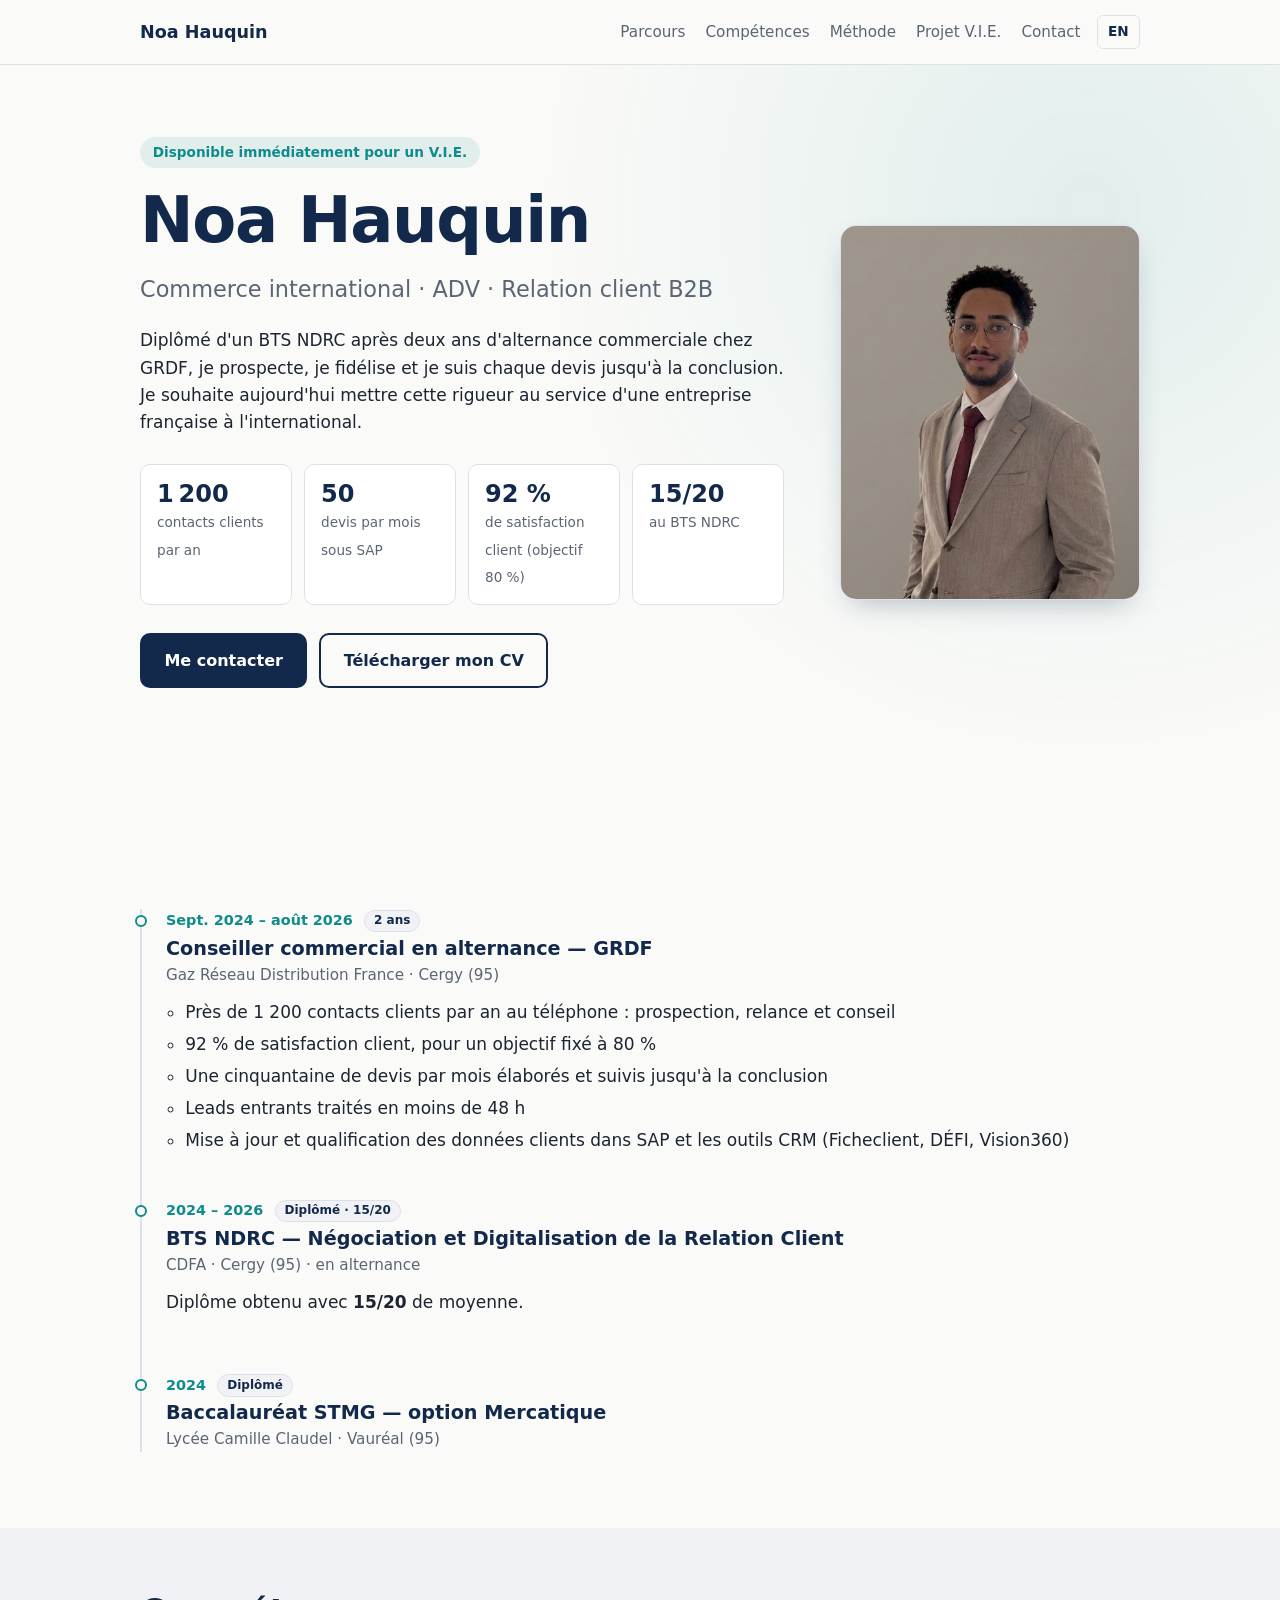
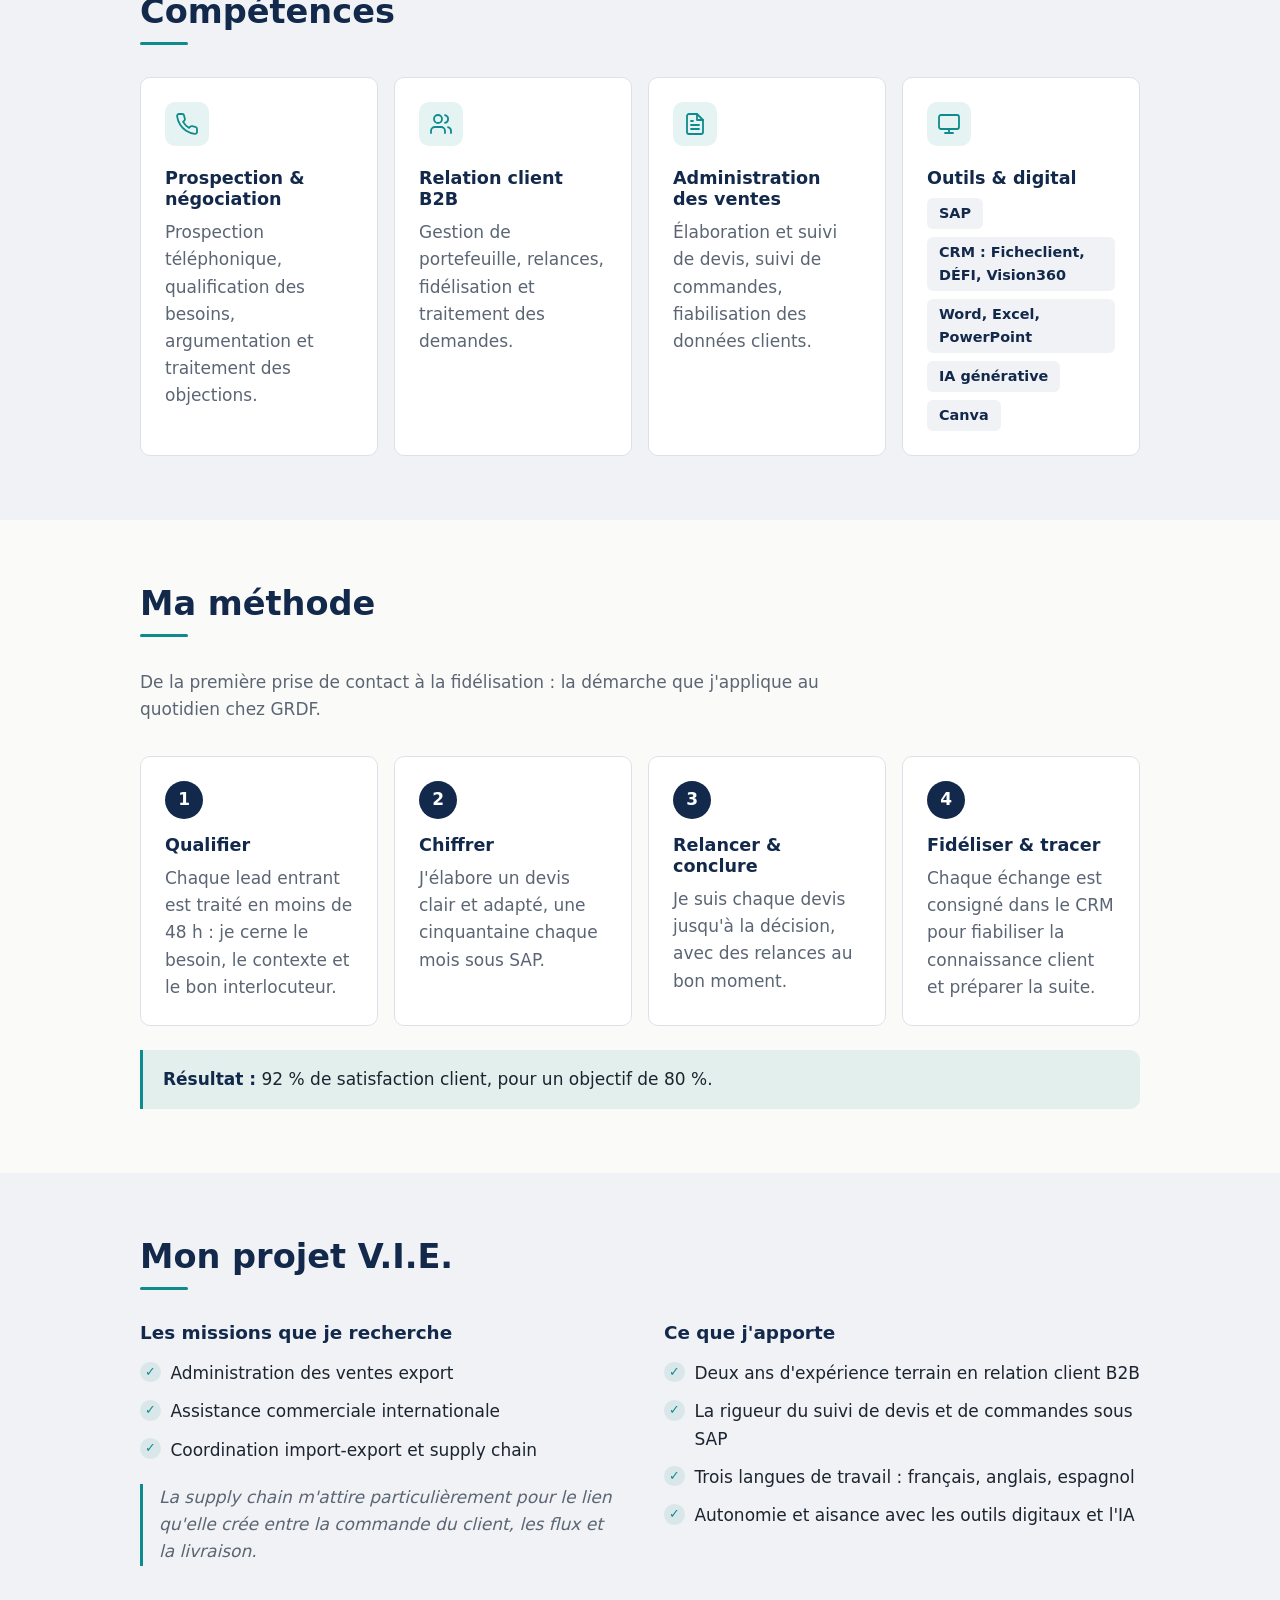
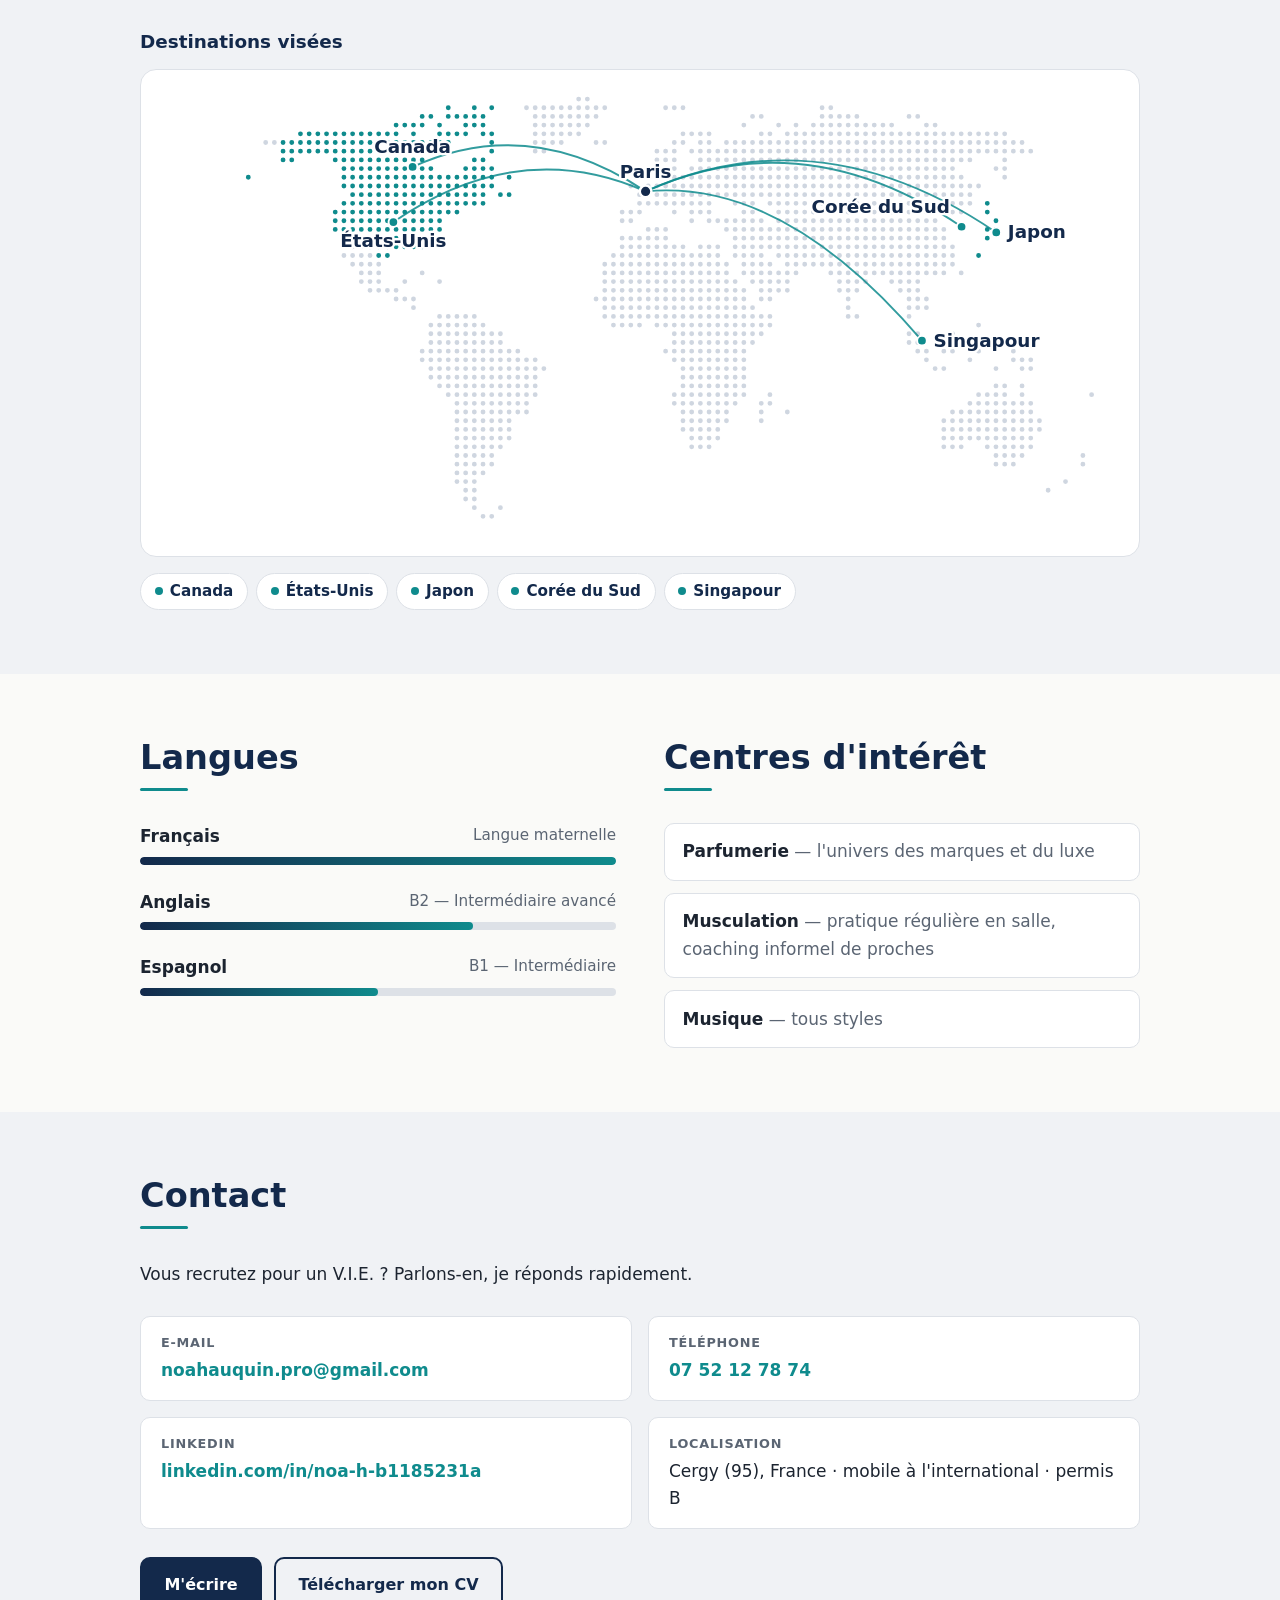
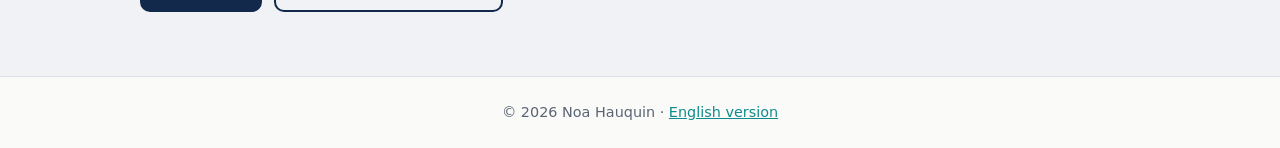
==== commit 02025bcc: "Ajoute visuels, effets et section méthode - Carte du monde des destinations V.I.E. (Canada, États-Un" ====
--- a/index.html
+++ b/index.html
@@ -22,6 +22,8 @@
   <meta name="twitter:card" content="summary_large_image">
 
   <link rel="stylesheet" href="style.css">
+  <script>document.documentElement.classList.add('js');</script>
+  <script src="main.js" defer></script>
 </head>
 <body>
 
@@ -33,6 +35,7 @@
         <ul class="nav-list">
           <li><a href="#parcours">Parcours</a></li>
           <li><a href="#competences">Compétences</a></li>
+          <li><a href="#methode">Méthode</a></li>
           <li><a href="#projet">Projet V.I.E.</a></li>
           <li><a href="#contact">Contact</a></li>
         </ul>
@@ -57,10 +60,10 @@
             française à l'international.
           </p>
           <ul class="stats">
-            <li><strong>1&nbsp;200</strong><span>contacts clients par an</span></li>
-            <li><strong>50</strong><span>devis par mois sous SAP</span></li>
-            <li><strong>92&nbsp;%</strong><span>de satisfaction client (objectif 80&nbsp;%)</span></li>
-            <li><strong>15/20</strong><span>au BTS NDRC</span></li>
+            <li><strong data-count="1200">1&nbsp;200</strong><span>contacts clients par an</span></li>
+            <li><strong data-count="50">50</strong><span>devis par mois sous SAP</span></li>
+            <li><strong data-count="92" data-suffix="&nbsp;%">92&nbsp;%</strong><span>de satisfaction client (objectif 80&nbsp;%)</span></li>
+            <li><strong data-count="15" data-suffix="/20">15/20</strong><span>au BTS NDRC</span></li>
           </ul>
           <div class="hero-actions">
             <a href="#contact" class="btn btn-primary">Me contacter</a>
@@ -79,7 +82,7 @@
 
         <ol class="timeline">
           <li class="timeline-item">
-            <span class="timeline-date">Sept. 2024 – août 2026</span>
+            <span class="timeline-date">Sept. 2024 – août 2026 <span class="timeline-badge">2 ans</span></span>
             <h3>Conseiller commercial en alternance — GRDF</h3>
             <p class="timeline-place">Gaz Réseau Distribution France · Cergy (95)</p>
             <ul class="timeline-list">
@@ -92,14 +95,14 @@
           </li>
 
           <li class="timeline-item">
-            <span class="timeline-date">2024 – 2026</span>
+            <span class="timeline-date">2024 – 2026 <span class="timeline-badge">Diplômé · 15/20</span></span>
             <h3>BTS NDRC — Négociation et Digitalisation de la Relation Client</h3>
             <p class="timeline-place">CDFA · Cergy (95) · en alternance</p>
             <p>Diplôme obtenu avec <strong>15/20</strong> de moyenne.</p>
           </li>
 
           <li class="timeline-item">
-            <span class="timeline-date">2024</span>
+            <span class="timeline-date">2024 <span class="timeline-badge">Diplômé</span></span>
             <h3>Baccalauréat STMG — option Mercatique</h3>
             <p class="timeline-place">Lycée Camille Claudel · Vauréal (95)</p>
           </li>
@@ -114,18 +117,22 @@
 
         <div class="cards">
           <article class="card">
+            <svg class="card-icon" viewBox="0 0 24 24" aria-hidden="true"><path d="M22 16.9v3a2 2 0 0 1-2.2 2 19.8 19.8 0 0 1-8.6-3.1 19.5 19.5 0 0 1-6-6A19.8 19.8 0 0 1 2.1 4.2 2 2 0 0 1 4.1 2h3a2 2 0 0 1 2 1.7c.1 1 .4 1.9.7 2.8a2 2 0 0 1-.5 2.1L8.1 9.9a16 16 0 0 0 6 6l1.3-1.3a2 2 0 0 1 2.1-.4c.9.3 1.8.6 2.8.7a2 2 0 0 1 1.7 2z"/></svg>
             <h3>Prospection &amp; négociation</h3>
             <p>Prospection téléphonique, qualification des besoins, argumentation et traitement des objections.</p>
           </article>
           <article class="card">
+            <svg class="card-icon" viewBox="0 0 24 24" aria-hidden="true"><path d="M16 21v-2a4 4 0 0 0-4-4H6a4 4 0 0 0-4 4v2"/><circle cx="9" cy="7" r="4"/><path d="M22 21v-2a4 4 0 0 0-3-3.9"/><path d="M16 3.1a4 4 0 0 1 0 7.8"/></svg>
             <h3>Relation client B2B</h3>
             <p>Gestion de portefeuille, relances, fidélisation et traitement des demandes.</p>
           </article>
           <article class="card">
+            <svg class="card-icon" viewBox="0 0 24 24" aria-hidden="true"><path d="M14 2H6a2 2 0 0 0-2 2v16a2 2 0 0 0 2 2h12a2 2 0 0 0 2-2V8z"/><path d="M14 2v6h6"/><path d="M16 13H8"/><path d="M16 17H8"/><path d="M10 9H8"/></svg>
             <h3>Administration des ventes</h3>
             <p>Élaboration et suivi de devis, suivi de commandes, fiabilisation des données clients.</p>
           </article>
           <article class="card">
+            <svg class="card-icon" viewBox="0 0 24 24" aria-hidden="true"><rect x="2" y="3" width="20" height="14" rx="2"/><path d="M8 21h8"/><path d="M12 17v4"/></svg>
             <h3>Outils &amp; digital</h3>
             <ul class="tags">
               <li>SAP</li>
@@ -139,8 +146,46 @@
       </div>
     </section>
 
-    <!-- ===== 4. Projet V.I.E. ===== -->
-    <section id="projet" class="section">
+    <!-- ===== 4. Méthode ===== -->
+    <section id="methode" class="section">
+      <div class="container">
+        <h2 class="section-title">Ma méthode</h2>
+        <p class="section-intro">
+          De la première prise de contact à la fidélisation : la démarche que j'applique
+          au quotidien chez GRDF.
+        </p>
+
+        <ol class="steps">
+          <li class="step">
+            <span class="step-number" aria-hidden="true">1</span>
+            <h3>Qualifier</h3>
+            <p>Chaque lead entrant est traité en moins de 48&nbsp;h : je cerne le besoin, le contexte et le bon interlocuteur.</p>
+          </li>
+          <li class="step">
+            <span class="step-number" aria-hidden="true">2</span>
+            <h3>Chiffrer</h3>
+            <p>J'élabore un devis clair et adapté, une cinquantaine chaque mois sous SAP.</p>
+          </li>
+          <li class="step">
+            <span class="step-number" aria-hidden="true">3</span>
+            <h3>Relancer &amp; conclure</h3>
+            <p>Je suis chaque devis jusqu'à la décision, avec des relances au bon moment.</p>
+          </li>
+          <li class="step">
+            <span class="step-number" aria-hidden="true">4</span>
+            <h3>Fidéliser &amp; tracer</h3>
+            <p>Chaque échange est consigné dans le CRM pour fiabiliser la connaissance client et préparer la suite.</p>
+          </li>
+        </ol>
+
+        <p class="steps-result">
+          <strong>Résultat :</strong> 92&nbsp;% de satisfaction client, pour un objectif de 80&nbsp;%.
+        </p>
+      </div>
+    </section>
+
+    <!-- ===== 5. Projet V.I.E. ===== -->
+    <section id="projet" class="section section-alt">
       <div class="container">
         <h2 class="section-title">Mon projet V.I.E.</h2>
 
@@ -167,11 +212,52 @@
             </ul>
           </div>
         </div>
-      </div>
-    </section>
-
-    <!-- ===== 5. Langues & centres d'intérêt ===== -->
-    <section id="langues" class="section section-alt">
+
+        <div class="destinations">
+          <h3>Destinations visées</h3>
+          <div class="map-wrap">
+          <svg class="world-map" viewBox="0 0 1000 470" role="img" aria-labelledby="map-title-fr map-desc-fr">
+            <title id="map-title-fr">Carte des destinations visées</title>
+            <desc id="map-desc-fr">Depuis la France : Canada, États-Unis, Japon, Corée du Sud et Singapour.</desc>
+            <path class="map-dots" d="M436.5 13.5h0M445.5 13.5h0M382.5 22.5h0M391.5 22.5h0M400.5 22.5h0M409.5 22.5h0M418.5 22.5h0M427.5 22.5h0M436.5 22.5h0M445.5 22.5h0M454.5 22.5h0M463.5 22.5h0M526.5 22.5h0M535.5 22.5h0M544.5 22.5h0M688.5 22.5h0M697.5 22.5h0M391.5 31.5h0M400.5 31.5h0M409.5 31.5h0M418.5 31.5h0M427.5 31.5h0M436.5 31.5h0M445.5 31.5h0M454.5 31.5h0M616.5 31.5h0M625.5 31.5h0M688.5 31.5h0M697.5 31.5h0M706.5 31.5h0M715.5 31.5h0M724.5 31.5h0M778.5 31.5h0M787.5 31.5h0M391.5 40.5h0M400.5 40.5h0M409.5 40.5h0M418.5 40.5h0M427.5 40.5h0M436.5 40.5h0M445.5 40.5h0M607.5 40.5h0M643.5 40.5h0M661.5 40.5h0M679.5 40.5h0M688.5 40.5h0M697.5 40.5h0M706.5 40.5h0M715.5 40.5h0M724.5 40.5h0M733.5 40.5h0M742.5 40.5h0M751.5 40.5h0M760.5 40.5h0M796.5 40.5h0M805.5 40.5h0M391.5 49.5h0M400.5 49.5h0M409.5 49.5h0M418.5 49.5h0M427.5 49.5h0M436.5 49.5h0M544.5 49.5h0M553.5 49.5h0M562.5 49.5h0M571.5 49.5h0M625.5 49.5h0M634.5 49.5h0M652.5 49.5h0M661.5 49.5h0M670.5 49.5h0M679.5 49.5h0M688.5 49.5h0M697.5 49.5h0M706.5 49.5h0M715.5 49.5h0M724.5 49.5h0M733.5 49.5h0M742.5 49.5h0M751.5 49.5h0M760.5 49.5h0M769.5 49.5h0M778.5 49.5h0M787.5 49.5h0M796.5 49.5h0M805.5 49.5h0M814.5 49.5h0M823.5 49.5h0M832.5 49.5h0M841.5 49.5h0M850.5 49.5h0M859.5 49.5h0M868.5 49.5h0M877.5 49.5h0M112.5 58.5h0M121.5 58.5h0M391.5 58.5h0M400.5 58.5h0M409.5 58.5h0M418.5 58.5h0M454.5 58.5h0M463.5 58.5h0M535.5 58.5h0M544.5 58.5h0M562.5 58.5h0M571.5 58.5h0M589.5 58.5h0M598.5 58.5h0M607.5 58.5h0M616.5 58.5h0M625.5 58.5h0M634.5 58.5h0M643.5 58.5h0M652.5 58.5h0M661.5 58.5h0M670.5 58.5h0M679.5 58.5h0M688.5 58.5h0M697.5 58.5h0M706.5 58.5h0M715.5 58.5h0M724.5 58.5h0M733.5 58.5h0M742.5 58.5h0M751.5 58.5h0M760.5 58.5h0M769.5 58.5h0M778.5 58.5h0M787.5 58.5h0M796.5 58.5h0M805.5 58.5h0M814.5 58.5h0M823.5 58.5h0M832.5 58.5h0M841.5 58.5h0M850.5 58.5h0M859.5 58.5h0M868.5 58.5h0M877.5 58.5h0M886.5 58.5h0M895.5 58.5h0M391.5 67.5h0M400.5 67.5h0M517.5 67.5h0M526.5 67.5h0M535.5 67.5h0M553.5 67.5h0M562.5 67.5h0M571.5 67.5h0M580.5 67.5h0M589.5 67.5h0M598.5 67.5h0M607.5 67.5h0M616.5 67.5h0M625.5 67.5h0M634.5 67.5h0M643.5 67.5h0M652.5 67.5h0M661.5 67.5h0M670.5 67.5h0M679.5 67.5h0M688.5 67.5h0M697.5 67.5h0M706.5 67.5h0M715.5 67.5h0M724.5 67.5h0M733.5 67.5h0M742.5 67.5h0M751.5 67.5h0M760.5 67.5h0M769.5 67.5h0M778.5 67.5h0M787.5 67.5h0M796.5 67.5h0M805.5 67.5h0M814.5 67.5h0M823.5 67.5h0M832.5 67.5h0M841.5 67.5h0M850.5 67.5h0M859.5 67.5h0M868.5 67.5h0M877.5 67.5h0M886.5 67.5h0M895.5 67.5h0M904.5 67.5h0M517.5 76.5h0M526.5 76.5h0M535.5 76.5h0M562.5 76.5h0M571.5 76.5h0M580.5 76.5h0M589.5 76.5h0M598.5 76.5h0M607.5 76.5h0M616.5 76.5h0M625.5 76.5h0M634.5 76.5h0M643.5 76.5h0M652.5 76.5h0M661.5 76.5h0M670.5 76.5h0M679.5 76.5h0M688.5 76.5h0M697.5 76.5h0M706.5 76.5h0M715.5 76.5h0M724.5 76.5h0M733.5 76.5h0M742.5 76.5h0M751.5 76.5h0M760.5 76.5h0M769.5 76.5h0M778.5 76.5h0M787.5 76.5h0M796.5 76.5h0M805.5 76.5h0M814.5 76.5h0M823.5 76.5h0M832.5 76.5h0M841.5 76.5h0M877.5 76.5h0M490.5 85.5h0M535.5 85.5h0M553.5 85.5h0M562.5 85.5h0M571.5 85.5h0M580.5 85.5h0M589.5 85.5h0M598.5 85.5h0M607.5 85.5h0M616.5 85.5h0M625.5 85.5h0M634.5 85.5h0M643.5 85.5h0M652.5 85.5h0M661.5 85.5h0M670.5 85.5h0M679.5 85.5h0M688.5 85.5h0M697.5 85.5h0M706.5 85.5h0M715.5 85.5h0M724.5 85.5h0M733.5 85.5h0M742.5 85.5h0M751.5 85.5h0M760.5 85.5h0M769.5 85.5h0M778.5 85.5h0M787.5 85.5h0M796.5 85.5h0M805.5 85.5h0M814.5 85.5h0M823.5 85.5h0M868.5 85.5h0M877.5 85.5h0M481.5 94.5h0M499.5 94.5h0M517.5 94.5h0M526.5 94.5h0M535.5 94.5h0M544.5 94.5h0M553.5 94.5h0M562.5 94.5h0M571.5 94.5h0M580.5 94.5h0M589.5 94.5h0M598.5 94.5h0M607.5 94.5h0M616.5 94.5h0M625.5 94.5h0M634.5 94.5h0M643.5 94.5h0M652.5 94.5h0M661.5 94.5h0M670.5 94.5h0M679.5 94.5h0M688.5 94.5h0M697.5 94.5h0M706.5 94.5h0M715.5 94.5h0M724.5 94.5h0M733.5 94.5h0M742.5 94.5h0M751.5 94.5h0M760.5 94.5h0M769.5 94.5h0M778.5 94.5h0M787.5 94.5h0M796.5 94.5h0M805.5 94.5h0M814.5 94.5h0M823.5 94.5h0M832.5 94.5h0M877.5 94.5h0M490.5 103.5h0M508.5 103.5h0M517.5 103.5h0M526.5 103.5h0M535.5 103.5h0M544.5 103.5h0M553.5 103.5h0M562.5 103.5h0M571.5 103.5h0M580.5 103.5h0M589.5 103.5h0M598.5 103.5h0M607.5 103.5h0M616.5 103.5h0M625.5 103.5h0M634.5 103.5h0M643.5 103.5h0M652.5 103.5h0M661.5 103.5h0M670.5 103.5h0M679.5 103.5h0M688.5 103.5h0M697.5 103.5h0M706.5 103.5h0M715.5 103.5h0M724.5 103.5h0M733.5 103.5h0M742.5 103.5h0M751.5 103.5h0M760.5 103.5h0M769.5 103.5h0M778.5 103.5h0M787.5 103.5h0M796.5 103.5h0M805.5 103.5h0M814.5 103.5h0M823.5 103.5h0M832.5 103.5h0M841.5 103.5h0M850.5 103.5h0M499.5 112.5h0M508.5 112.5h0M517.5 112.5h0M526.5 112.5h0M535.5 112.5h0M544.5 112.5h0M553.5 112.5h0M562.5 112.5h0M571.5 112.5h0M580.5 112.5h0M589.5 112.5h0M598.5 112.5h0M607.5 112.5h0M616.5 112.5h0M625.5 112.5h0M634.5 112.5h0M643.5 112.5h0M652.5 112.5h0M661.5 112.5h0M670.5 112.5h0M679.5 112.5h0M688.5 112.5h0M697.5 112.5h0M706.5 112.5h0M715.5 112.5h0M724.5 112.5h0M733.5 112.5h0M742.5 112.5h0M751.5 112.5h0M760.5 112.5h0M769.5 112.5h0M778.5 112.5h0M787.5 112.5h0M796.5 112.5h0M805.5 112.5h0M814.5 112.5h0M823.5 112.5h0M832.5 112.5h0M841.5 112.5h0M499.5 121.5h0M508.5 121.5h0M517.5 121.5h0M526.5 121.5h0M535.5 121.5h0M544.5 121.5h0M553.5 121.5h0M562.5 121.5h0M571.5 121.5h0M598.5 121.5h0M607.5 121.5h0M616.5 121.5h0M634.5 121.5h0M643.5 121.5h0M652.5 121.5h0M661.5 121.5h0M670.5 121.5h0M679.5 121.5h0M688.5 121.5h0M697.5 121.5h0M706.5 121.5h0M715.5 121.5h0M724.5 121.5h0M733.5 121.5h0M742.5 121.5h0M751.5 121.5h0M760.5 121.5h0M769.5 121.5h0M778.5 121.5h0M787.5 121.5h0M796.5 121.5h0M805.5 121.5h0M814.5 121.5h0M823.5 121.5h0M832.5 121.5h0M841.5 121.5h0M481.5 130.5h0M490.5 130.5h0M499.5 130.5h0M535.5 130.5h0M553.5 130.5h0M562.5 130.5h0M571.5 130.5h0M607.5 130.5h0M616.5 130.5h0M643.5 130.5h0M652.5 130.5h0M661.5 130.5h0M670.5 130.5h0M679.5 130.5h0M688.5 130.5h0M697.5 130.5h0M706.5 130.5h0M715.5 130.5h0M724.5 130.5h0M733.5 130.5h0M742.5 130.5h0M751.5 130.5h0M760.5 130.5h0M769.5 130.5h0M778.5 130.5h0M787.5 130.5h0M796.5 130.5h0M805.5 130.5h0M814.5 130.5h0M823.5 130.5h0M832.5 130.5h0M481.5 139.5h0M490.5 139.5h0M553.5 139.5h0M571.5 139.5h0M580.5 139.5h0M589.5 139.5h0M598.5 139.5h0M607.5 139.5h0M616.5 139.5h0M625.5 139.5h0M643.5 139.5h0M652.5 139.5h0M661.5 139.5h0M670.5 139.5h0M679.5 139.5h0M688.5 139.5h0M697.5 139.5h0M706.5 139.5h0M715.5 139.5h0M724.5 139.5h0M733.5 139.5h0M742.5 139.5h0M751.5 139.5h0M760.5 139.5h0M769.5 139.5h0M778.5 139.5h0M787.5 139.5h0M796.5 139.5h0M805.5 139.5h0M508.5 148.5h0M517.5 148.5h0M526.5 148.5h0M589.5 148.5h0M598.5 148.5h0M607.5 148.5h0M616.5 148.5h0M625.5 148.5h0M634.5 148.5h0M643.5 148.5h0M652.5 148.5h0M661.5 148.5h0M670.5 148.5h0M679.5 148.5h0M688.5 148.5h0M697.5 148.5h0M706.5 148.5h0M715.5 148.5h0M724.5 148.5h0M733.5 148.5h0M742.5 148.5h0M751.5 148.5h0M760.5 148.5h0M769.5 148.5h0M778.5 148.5h0M787.5 148.5h0M796.5 148.5h0M805.5 148.5h0M814.5 148.5h0M481.5 157.5h0M490.5 157.5h0M499.5 157.5h0M508.5 157.5h0M517.5 157.5h0M526.5 157.5h0M598.5 157.5h0M607.5 157.5h0M616.5 157.5h0M625.5 157.5h0M634.5 157.5h0M643.5 157.5h0M652.5 157.5h0M661.5 157.5h0M670.5 157.5h0M679.5 157.5h0M688.5 157.5h0M697.5 157.5h0M706.5 157.5h0M715.5 157.5h0M724.5 157.5h0M733.5 157.5h0M742.5 157.5h0M751.5 157.5h0M760.5 157.5h0M769.5 157.5h0M778.5 157.5h0M787.5 157.5h0M796.5 157.5h0M805.5 157.5h0M814.5 157.5h0M202.5 166.5h0M211.5 166.5h0M481.5 166.5h0M490.5 166.5h0M499.5 166.5h0M508.5 166.5h0M517.5 166.5h0M526.5 166.5h0M535.5 166.5h0M544.5 166.5h0M562.5 166.5h0M571.5 166.5h0M580.5 166.5h0M598.5 166.5h0M607.5 166.5h0M616.5 166.5h0M625.5 166.5h0M634.5 166.5h0M643.5 166.5h0M652.5 166.5h0M661.5 166.5h0M670.5 166.5h0M679.5 166.5h0M688.5 166.5h0M697.5 166.5h0M706.5 166.5h0M715.5 166.5h0M724.5 166.5h0M733.5 166.5h0M742.5 166.5h0M751.5 166.5h0M760.5 166.5h0M769.5 166.5h0M778.5 166.5h0M787.5 166.5h0M796.5 166.5h0M805.5 166.5h0M814.5 166.5h0M823.5 166.5h0M193.5 175.5h0M202.5 175.5h0M211.5 175.5h0M220.5 175.5h0M472.5 175.5h0M481.5 175.5h0M490.5 175.5h0M499.5 175.5h0M508.5 175.5h0M517.5 175.5h0M526.5 175.5h0M535.5 175.5h0M544.5 175.5h0M553.5 175.5h0M562.5 175.5h0M571.5 175.5h0M580.5 175.5h0M598.5 175.5h0M607.5 175.5h0M616.5 175.5h0M625.5 175.5h0M643.5 175.5h0M652.5 175.5h0M661.5 175.5h0M670.5 175.5h0M679.5 175.5h0M688.5 175.5h0M697.5 175.5h0M706.5 175.5h0M715.5 175.5h0M724.5 175.5h0M733.5 175.5h0M742.5 175.5h0M751.5 175.5h0M760.5 175.5h0M769.5 175.5h0M778.5 175.5h0M787.5 175.5h0M796.5 175.5h0M805.5 175.5h0M814.5 175.5h0M823.5 175.5h0M202.5 184.5h0M211.5 184.5h0M220.5 184.5h0M229.5 184.5h0M463.5 184.5h0M472.5 184.5h0M481.5 184.5h0M490.5 184.5h0M499.5 184.5h0M508.5 184.5h0M517.5 184.5h0M526.5 184.5h0M535.5 184.5h0M544.5 184.5h0M553.5 184.5h0M562.5 184.5h0M571.5 184.5h0M580.5 184.5h0M589.5 184.5h0M607.5 184.5h0M616.5 184.5h0M625.5 184.5h0M634.5 184.5h0M652.5 184.5h0M661.5 184.5h0M670.5 184.5h0M679.5 184.5h0M688.5 184.5h0M697.5 184.5h0M706.5 184.5h0M715.5 184.5h0M724.5 184.5h0M733.5 184.5h0M742.5 184.5h0M751.5 184.5h0M760.5 184.5h0M769.5 184.5h0M778.5 184.5h0M787.5 184.5h0M796.5 184.5h0M805.5 184.5h0M814.5 184.5h0M823.5 184.5h0M211.5 193.5h0M220.5 193.5h0M229.5 193.5h0M274.5 193.5h0M463.5 193.5h0M472.5 193.5h0M481.5 193.5h0M490.5 193.5h0M499.5 193.5h0M508.5 193.5h0M517.5 193.5h0M526.5 193.5h0M535.5 193.5h0M544.5 193.5h0M553.5 193.5h0M562.5 193.5h0M571.5 193.5h0M580.5 193.5h0M589.5 193.5h0M607.5 193.5h0M616.5 193.5h0M625.5 193.5h0M634.5 193.5h0M643.5 193.5h0M652.5 193.5h0M661.5 193.5h0M697.5 193.5h0M706.5 193.5h0M715.5 193.5h0M724.5 193.5h0M733.5 193.5h0M742.5 193.5h0M751.5 193.5h0M760.5 193.5h0M769.5 193.5h0M778.5 193.5h0M787.5 193.5h0M796.5 193.5h0M805.5 193.5h0M814.5 193.5h0M832.5 193.5h0M211.5 202.5h0M220.5 202.5h0M229.5 202.5h0M256.5 202.5h0M292.5 202.5h0M463.5 202.5h0M472.5 202.5h0M481.5 202.5h0M490.5 202.5h0M499.5 202.5h0M508.5 202.5h0M517.5 202.5h0M526.5 202.5h0M535.5 202.5h0M544.5 202.5h0M553.5 202.5h0M562.5 202.5h0M571.5 202.5h0M580.5 202.5h0M589.5 202.5h0M598.5 202.5h0M616.5 202.5h0M625.5 202.5h0M634.5 202.5h0M643.5 202.5h0M652.5 202.5h0M706.5 202.5h0M715.5 202.5h0M724.5 202.5h0M733.5 202.5h0M760.5 202.5h0M769.5 202.5h0M778.5 202.5h0M787.5 202.5h0M220.5 211.5h0M229.5 211.5h0M238.5 211.5h0M247.5 211.5h0M463.5 211.5h0M472.5 211.5h0M481.5 211.5h0M490.5 211.5h0M499.5 211.5h0M508.5 211.5h0M517.5 211.5h0M526.5 211.5h0M535.5 211.5h0M544.5 211.5h0M553.5 211.5h0M562.5 211.5h0M571.5 211.5h0M580.5 211.5h0M589.5 211.5h0M598.5 211.5h0M607.5 211.5h0M625.5 211.5h0M634.5 211.5h0M643.5 211.5h0M652.5 211.5h0M706.5 211.5h0M715.5 211.5h0M724.5 211.5h0M769.5 211.5h0M778.5 211.5h0M787.5 211.5h0M247.5 220.5h0M256.5 220.5h0M265.5 220.5h0M454.5 220.5h0M463.5 220.5h0M472.5 220.5h0M481.5 220.5h0M490.5 220.5h0M499.5 220.5h0M508.5 220.5h0M517.5 220.5h0M526.5 220.5h0M535.5 220.5h0M544.5 220.5h0M553.5 220.5h0M562.5 220.5h0M571.5 220.5h0M580.5 220.5h0M589.5 220.5h0M598.5 220.5h0M607.5 220.5h0M625.5 220.5h0M634.5 220.5h0M715.5 220.5h0M778.5 220.5h0M787.5 220.5h0M796.5 220.5h0M265.5 229.5h0M463.5 229.5h0M472.5 229.5h0M481.5 229.5h0M490.5 229.5h0M499.5 229.5h0M508.5 229.5h0M517.5 229.5h0M526.5 229.5h0M535.5 229.5h0M544.5 229.5h0M553.5 229.5h0M562.5 229.5h0M571.5 229.5h0M580.5 229.5h0M589.5 229.5h0M598.5 229.5h0M607.5 229.5h0M616.5 229.5h0M715.5 229.5h0M778.5 229.5h0M787.5 229.5h0M796.5 229.5h0M292.5 238.5h0M301.5 238.5h0M310.5 238.5h0M319.5 238.5h0M328.5 238.5h0M463.5 238.5h0M472.5 238.5h0M481.5 238.5h0M490.5 238.5h0M499.5 238.5h0M508.5 238.5h0M517.5 238.5h0M526.5 238.5h0M535.5 238.5h0M544.5 238.5h0M553.5 238.5h0M562.5 238.5h0M571.5 238.5h0M580.5 238.5h0M589.5 238.5h0M598.5 238.5h0M607.5 238.5h0M616.5 238.5h0M625.5 238.5h0M634.5 238.5h0M715.5 238.5h0M724.5 238.5h0M778.5 238.5h0M283.5 247.5h0M292.5 247.5h0M301.5 247.5h0M310.5 247.5h0M319.5 247.5h0M328.5 247.5h0M337.5 247.5h0M472.5 247.5h0M481.5 247.5h0M490.5 247.5h0M499.5 247.5h0M517.5 247.5h0M526.5 247.5h0M535.5 247.5h0M544.5 247.5h0M553.5 247.5h0M562.5 247.5h0M571.5 247.5h0M580.5 247.5h0M589.5 247.5h0M598.5 247.5h0M607.5 247.5h0M616.5 247.5h0M625.5 247.5h0M634.5 247.5h0M850.5 247.5h0M283.5 256.5h0M292.5 256.5h0M301.5 256.5h0M310.5 256.5h0M319.5 256.5h0M328.5 256.5h0M337.5 256.5h0M346.5 256.5h0M355.5 256.5h0M535.5 256.5h0M544.5 256.5h0M553.5 256.5h0M562.5 256.5h0M571.5 256.5h0M580.5 256.5h0M589.5 256.5h0M598.5 256.5h0M607.5 256.5h0M616.5 256.5h0M625.5 256.5h0M778.5 256.5h0M787.5 256.5h0M823.5 256.5h0M283.5 265.5h0M292.5 265.5h0M301.5 265.5h0M310.5 265.5h0M319.5 265.5h0M328.5 265.5h0M337.5 265.5h0M346.5 265.5h0M355.5 265.5h0M535.5 265.5h0M544.5 265.5h0M553.5 265.5h0M562.5 265.5h0M571.5 265.5h0M580.5 265.5h0M589.5 265.5h0M598.5 265.5h0M607.5 265.5h0M616.5 265.5h0M778.5 265.5h0M787.5 265.5h0M814.5 265.5h0M823.5 265.5h0M841.5 265.5h0M850.5 265.5h0M859.5 265.5h0M274.5 274.5h0M283.5 274.5h0M292.5 274.5h0M301.5 274.5h0M310.5 274.5h0M319.5 274.5h0M328.5 274.5h0M337.5 274.5h0M346.5 274.5h0M355.5 274.5h0M364.5 274.5h0M373.5 274.5h0M526.5 274.5h0M535.5 274.5h0M544.5 274.5h0M553.5 274.5h0M562.5 274.5h0M571.5 274.5h0M580.5 274.5h0M589.5 274.5h0M598.5 274.5h0M607.5 274.5h0M787.5 274.5h0M796.5 274.5h0M814.5 274.5h0M823.5 274.5h0M850.5 274.5h0M886.5 274.5h0M274.5 283.5h0M283.5 283.5h0M292.5 283.5h0M301.5 283.5h0M310.5 283.5h0M319.5 283.5h0M328.5 283.5h0M337.5 283.5h0M346.5 283.5h0M355.5 283.5h0M364.5 283.5h0M373.5 283.5h0M382.5 283.5h0M391.5 283.5h0M535.5 283.5h0M544.5 283.5h0M553.5 283.5h0M562.5 283.5h0M571.5 283.5h0M580.5 283.5h0M589.5 283.5h0M598.5 283.5h0M607.5 283.5h0M796.5 283.5h0M841.5 283.5h0M886.5 283.5h0M895.5 283.5h0M904.5 283.5h0M283.5 292.5h0M292.5 292.5h0M301.5 292.5h0M310.5 292.5h0M319.5 292.5h0M328.5 292.5h0M337.5 292.5h0M346.5 292.5h0M355.5 292.5h0M364.5 292.5h0M373.5 292.5h0M382.5 292.5h0M391.5 292.5h0M400.5 292.5h0M544.5 292.5h0M553.5 292.5h0M562.5 292.5h0M571.5 292.5h0M580.5 292.5h0M589.5 292.5h0M598.5 292.5h0M607.5 292.5h0M805.5 292.5h0M814.5 292.5h0M868.5 292.5h0M895.5 292.5h0M904.5 292.5h0M283.5 301.5h0M292.5 301.5h0M301.5 301.5h0M310.5 301.5h0M319.5 301.5h0M328.5 301.5h0M337.5 301.5h0M346.5 301.5h0M355.5 301.5h0M364.5 301.5h0M373.5 301.5h0M382.5 301.5h0M391.5 301.5h0M544.5 301.5h0M553.5 301.5h0M562.5 301.5h0M571.5 301.5h0M580.5 301.5h0M589.5 301.5h0M598.5 301.5h0M607.5 301.5h0M292.5 310.5h0M301.5 310.5h0M310.5 310.5h0M319.5 310.5h0M328.5 310.5h0M337.5 310.5h0M346.5 310.5h0M355.5 310.5h0M364.5 310.5h0M373.5 310.5h0M382.5 310.5h0M391.5 310.5h0M544.5 310.5h0M553.5 310.5h0M562.5 310.5h0M571.5 310.5h0M580.5 310.5h0M589.5 310.5h0M598.5 310.5h0M607.5 310.5h0M868.5 310.5h0M877.5 310.5h0M895.5 310.5h0M301.5 319.5h0M310.5 319.5h0M319.5 319.5h0M328.5 319.5h0M337.5 319.5h0M346.5 319.5h0M355.5 319.5h0M364.5 319.5h0M373.5 319.5h0M382.5 319.5h0M391.5 319.5h0M535.5 319.5h0M544.5 319.5h0M553.5 319.5h0M562.5 319.5h0M571.5 319.5h0M580.5 319.5h0M589.5 319.5h0M598.5 319.5h0M607.5 319.5h0M634.5 319.5h0M850.5 319.5h0M859.5 319.5h0M868.5 319.5h0M877.5 319.5h0M895.5 319.5h0M967.5 319.5h0M310.5 328.5h0M319.5 328.5h0M328.5 328.5h0M337.5 328.5h0M346.5 328.5h0M355.5 328.5h0M364.5 328.5h0M373.5 328.5h0M382.5 328.5h0M535.5 328.5h0M544.5 328.5h0M553.5 328.5h0M562.5 328.5h0M571.5 328.5h0M580.5 328.5h0M589.5 328.5h0M598.5 328.5h0M625.5 328.5h0M634.5 328.5h0M841.5 328.5h0M850.5 328.5h0M859.5 328.5h0M868.5 328.5h0M877.5 328.5h0M886.5 328.5h0M895.5 328.5h0M904.5 328.5h0M310.5 337.5h0M319.5 337.5h0M328.5 337.5h0M337.5 337.5h0M346.5 337.5h0M355.5 337.5h0M364.5 337.5h0M373.5 337.5h0M382.5 337.5h0M544.5 337.5h0M553.5 337.5h0M562.5 337.5h0M571.5 337.5h0M580.5 337.5h0M589.5 337.5h0M625.5 337.5h0M652.5 337.5h0M823.5 337.5h0M832.5 337.5h0M841.5 337.5h0M850.5 337.5h0M859.5 337.5h0M868.5 337.5h0M877.5 337.5h0M886.5 337.5h0M895.5 337.5h0M904.5 337.5h0M310.5 346.5h0M319.5 346.5h0M328.5 346.5h0M337.5 346.5h0M346.5 346.5h0M355.5 346.5h0M364.5 346.5h0M544.5 346.5h0M553.5 346.5h0M562.5 346.5h0M571.5 346.5h0M580.5 346.5h0M589.5 346.5h0M625.5 346.5h0M814.5 346.5h0M823.5 346.5h0M832.5 346.5h0M841.5 346.5h0M850.5 346.5h0M859.5 346.5h0M868.5 346.5h0M877.5 346.5h0M886.5 346.5h0M895.5 346.5h0M904.5 346.5h0M913.5 346.5h0M310.5 355.5h0M319.5 355.5h0M328.5 355.5h0M337.5 355.5h0M346.5 355.5h0M355.5 355.5h0M364.5 355.5h0M544.5 355.5h0M553.5 355.5h0M562.5 355.5h0M571.5 355.5h0M580.5 355.5h0M814.5 355.5h0M823.5 355.5h0M832.5 355.5h0M841.5 355.5h0M850.5 355.5h0M859.5 355.5h0M868.5 355.5h0M877.5 355.5h0M886.5 355.5h0M895.5 355.5h0M904.5 355.5h0M913.5 355.5h0M310.5 364.5h0M319.5 364.5h0M328.5 364.5h0M337.5 364.5h0M346.5 364.5h0M355.5 364.5h0M364.5 364.5h0M553.5 364.5h0M562.5 364.5h0M571.5 364.5h0M580.5 364.5h0M814.5 364.5h0M823.5 364.5h0M832.5 364.5h0M841.5 364.5h0M850.5 364.5h0M859.5 364.5h0M868.5 364.5h0M877.5 364.5h0M886.5 364.5h0M895.5 364.5h0M904.5 364.5h0M310.5 373.5h0M319.5 373.5h0M328.5 373.5h0M337.5 373.5h0M346.5 373.5h0M355.5 373.5h0M553.5 373.5h0M562.5 373.5h0M571.5 373.5h0M814.5 373.5h0M823.5 373.5h0M832.5 373.5h0M859.5 373.5h0M868.5 373.5h0M877.5 373.5h0M886.5 373.5h0M895.5 373.5h0M904.5 373.5h0M310.5 382.5h0M319.5 382.5h0M328.5 382.5h0M337.5 382.5h0M346.5 382.5h0M868.5 382.5h0M877.5 382.5h0M886.5 382.5h0M895.5 382.5h0M958.5 382.5h0M310.5 391.5h0M319.5 391.5h0M328.5 391.5h0M337.5 391.5h0M346.5 391.5h0M868.5 391.5h0M877.5 391.5h0M886.5 391.5h0M958.5 391.5h0M310.5 400.5h0M319.5 400.5h0M328.5 400.5h0M337.5 400.5h0M310.5 409.5h0M319.5 409.5h0M328.5 409.5h0M940.5 409.5h0M319.5 418.5h0M328.5 418.5h0M922.5 418.5h0M319.5 427.5h0M328.5 427.5h0M328.5 436.5h0M355.5 436.5h0M337.5 445.5h0M346.5 445.5h0"/>
+            <path class="map-dots map-dots-target" d="M301.5 22.5h0M328.5 22.5h0M346.5 22.5h0M274.5 31.5h0M283.5 31.5h0M301.5 31.5h0M310.5 31.5h0M319.5 31.5h0M328.5 31.5h0M337.5 31.5h0M247.5 40.5h0M256.5 40.5h0M265.5 40.5h0M274.5 40.5h0M292.5 40.5h0M319.5 40.5h0M328.5 40.5h0M337.5 40.5h0M148.5 49.5h0M157.5 49.5h0M166.5 49.5h0M175.5 49.5h0M184.5 49.5h0M193.5 49.5h0M202.5 49.5h0M211.5 49.5h0M220.5 49.5h0M229.5 49.5h0M238.5 49.5h0M247.5 49.5h0M265.5 49.5h0M292.5 49.5h0M301.5 49.5h0M310.5 49.5h0M319.5 49.5h0M337.5 49.5h0M346.5 49.5h0M130.5 58.5h0M139.5 58.5h0M148.5 58.5h0M157.5 58.5h0M166.5 58.5h0M175.5 58.5h0M184.5 58.5h0M193.5 58.5h0M202.5 58.5h0M211.5 58.5h0M220.5 58.5h0M229.5 58.5h0M238.5 58.5h0M247.5 58.5h0M256.5 58.5h0M265.5 58.5h0M274.5 58.5h0M283.5 58.5h0M292.5 58.5h0M301.5 58.5h0M346.5 58.5h0M130.5 67.5h0M139.5 67.5h0M148.5 67.5h0M157.5 67.5h0M166.5 67.5h0M175.5 67.5h0M184.5 67.5h0M193.5 67.5h0M202.5 67.5h0M211.5 67.5h0M220.5 67.5h0M229.5 67.5h0M238.5 67.5h0M247.5 67.5h0M256.5 67.5h0M265.5 67.5h0M274.5 67.5h0M283.5 67.5h0M346.5 67.5h0M130.5 76.5h0M139.5 76.5h0M184.5 76.5h0M193.5 76.5h0M202.5 76.5h0M211.5 76.5h0M220.5 76.5h0M229.5 76.5h0M238.5 76.5h0M247.5 76.5h0M256.5 76.5h0M265.5 76.5h0M274.5 76.5h0M328.5 76.5h0M337.5 76.5h0M193.5 85.5h0M202.5 85.5h0M211.5 85.5h0M220.5 85.5h0M229.5 85.5h0M238.5 85.5h0M247.5 85.5h0M256.5 85.5h0M265.5 85.5h0M274.5 85.5h0M283.5 85.5h0M319.5 85.5h0M328.5 85.5h0M337.5 85.5h0M346.5 85.5h0M94.5 94.5h0M193.5 94.5h0M202.5 94.5h0M211.5 94.5h0M220.5 94.5h0M229.5 94.5h0M238.5 94.5h0M247.5 94.5h0M256.5 94.5h0M265.5 94.5h0M274.5 94.5h0M283.5 94.5h0M292.5 94.5h0M301.5 94.5h0M310.5 94.5h0M319.5 94.5h0M328.5 94.5h0M337.5 94.5h0M346.5 94.5h0M364.5 94.5h0M193.5 103.5h0M202.5 103.5h0M211.5 103.5h0M220.5 103.5h0M229.5 103.5h0M238.5 103.5h0M247.5 103.5h0M256.5 103.5h0M265.5 103.5h0M274.5 103.5h0M283.5 103.5h0M292.5 103.5h0M301.5 103.5h0M310.5 103.5h0M319.5 103.5h0M328.5 103.5h0M337.5 103.5h0M346.5 103.5h0M202.5 112.5h0M211.5 112.5h0M220.5 112.5h0M229.5 112.5h0M238.5 112.5h0M247.5 112.5h0M256.5 112.5h0M265.5 112.5h0M274.5 112.5h0M283.5 112.5h0M292.5 112.5h0M301.5 112.5h0M310.5 112.5h0M319.5 112.5h0M328.5 112.5h0M337.5 112.5h0M355.5 112.5h0M364.5 112.5h0M193.5 121.5h0M202.5 121.5h0M211.5 121.5h0M220.5 121.5h0M229.5 121.5h0M238.5 121.5h0M247.5 121.5h0M256.5 121.5h0M265.5 121.5h0M274.5 121.5h0M283.5 121.5h0M292.5 121.5h0M301.5 121.5h0M310.5 121.5h0M319.5 121.5h0M328.5 121.5h0M337.5 121.5h0M859.5 121.5h0M184.5 130.5h0M193.5 130.5h0M202.5 130.5h0M211.5 130.5h0M220.5 130.5h0M229.5 130.5h0M238.5 130.5h0M247.5 130.5h0M256.5 130.5h0M265.5 130.5h0M274.5 130.5h0M283.5 130.5h0M292.5 130.5h0M301.5 130.5h0M310.5 130.5h0M859.5 130.5h0M184.5 139.5h0M193.5 139.5h0M202.5 139.5h0M211.5 139.5h0M220.5 139.5h0M229.5 139.5h0M238.5 139.5h0M247.5 139.5h0M256.5 139.5h0M265.5 139.5h0M274.5 139.5h0M283.5 139.5h0M292.5 139.5h0M868.5 139.5h0M184.5 148.5h0M193.5 148.5h0M202.5 148.5h0M211.5 148.5h0M220.5 148.5h0M229.5 148.5h0M238.5 148.5h0M247.5 148.5h0M256.5 148.5h0M265.5 148.5h0M274.5 148.5h0M283.5 148.5h0M292.5 148.5h0M859.5 148.5h0M868.5 148.5h0M193.5 157.5h0M202.5 157.5h0M211.5 157.5h0M220.5 157.5h0M229.5 157.5h0M238.5 157.5h0M247.5 157.5h0M256.5 157.5h0M265.5 157.5h0M274.5 157.5h0M283.5 157.5h0M859.5 157.5h0M220.5 166.5h0M229.5 166.5h0M238.5 166.5h0M247.5 166.5h0M256.5 166.5h0M265.5 166.5h0M274.5 166.5h0M229.5 175.5h0M238.5 175.5h0M850.5 175.5h0"/>
+            <path class="map-arc" style="--i: 0" pathLength="1" d="M505.8 109.1Q385.2 28.6 264.6 83.8"/>
+            <path class="map-arc" style="--i: 1" pathLength="1" d="M505.8 109.1Q375.3 51.3 244.7 140.8"/>
+            <path class="map-arc" style="--i: 2" pathLength="1" d="M505.8 109.1Q669.4 35.2 832.9 145.7"/>
+            <path class="map-arc" style="--i: 3" pathLength="1" d="M505.8 109.1Q687.3 28 868.8 151.6"/>
+            <path class="map-arc" style="--i: 4" pathLength="1" d="M505.8 109.1Q648.8 95.4 791.9 263.7"/>
+            <circle class="map-origin" cx="505.8" cy="109.1" r="6"/>
+            <text class="map-label map-label-origin" x="505.8" y="95.1" text-anchor="middle">Paris</text>
+            <circle class="map-pin-halo" style="--i: 0" cx="264.6" cy="83.8" r="6"/>
+            <circle class="map-pin" cx="264.6" cy="83.8" r="5"/>
+            <text class="map-label" x="264.6" y="69.8" text-anchor="middle">Canada</text>
+            <circle class="map-pin-halo" style="--i: 1" cx="244.7" cy="140.8" r="6"/>
+            <circle class="map-pin" cx="244.7" cy="140.8" r="5"/>
+            <text class="map-label" x="244.7" y="166.8" text-anchor="middle">États-Unis</text>
+            <circle class="map-pin-halo" style="--i: 2" cx="832.9" cy="145.7" r="6"/>
+            <circle class="map-pin" cx="832.9" cy="145.7" r="5"/>
+            <text class="map-label" x="820.9" y="131.7" text-anchor="end">Corée du Sud</text>
+            <circle class="map-pin-halo" style="--i: 3" cx="868.8" cy="151.6" r="6"/>
+            <circle class="map-pin" cx="868.8" cy="151.6" r="5"/>
+            <text class="map-label" x="880.8" y="157.6" text-anchor="start">Japon</text>
+            <circle class="map-pin-halo" style="--i: 4" cx="791.9" cy="263.7" r="6"/>
+            <circle class="map-pin" cx="791.9" cy="263.7" r="5"/>
+            <text class="map-label" x="803.9" y="269.7" text-anchor="start">Singapour</text>
+          </svg>
+          </div>
+          <ul class="destination-list">
+            <li>Canada</li>
+            <li>États-Unis</li>
+            <li>Japon</li>
+            <li>Corée du Sud</li>
+            <li>Singapour</li>
+          </ul>
+        </div>
+      </div>
+    </section>
+
+    <!-- ===== 6. Langues & centres d'intérêt ===== -->
+    <section id="langues" class="section">
       <div class="container two-cols">
         <div>
           <h2 class="section-title">Langues</h2>
@@ -211,8 +297,8 @@
       </div>
     </section>
 
-    <!-- ===== 6. Contact ===== -->
-    <section id="contact" class="section">
+    <!-- ===== 7. Contact ===== -->
+    <section id="contact" class="section section-alt">
       <div class="container">
         <h2 class="section-title">Contact</h2>
         <p class="contact-intro">
--- a/style.css
+++ b/style.css
@@ -15,6 +15,8 @@
   --color-accent-soft: rgba(15, 139, 141, 0.1);
   --color-border: #dde1e7;
   --color-header-bg: rgba(250, 250, 248, 0.92);
+  --color-map-dot: #cfd6e0;
+  --shadow-hover: 0 14px 28px -16px rgba(19, 41, 75, 0.35);
 
   --radius: 10px;
   --max-width: 1040px;
@@ -38,6 +40,8 @@
     --color-accent-soft: rgba(60, 195, 197, 0.14);
     --color-border: #2a3443;
     --color-header-bg: rgba(15, 20, 27, 0.9);
+    --color-map-dot: #2b3646;
+    --shadow-hover: 0 14px 28px -16px rgba(0, 0, 0, 0.7);
   }
 }
 
@@ -142,6 +146,12 @@
 
 .nav-list a:hover {
   color: var(--color-heading);
+}
+
+/* Section en cours de lecture (géré par main.js) */
+.nav-list a.is-active {
+  color: var(--color-heading);
+  box-shadow: inset 0 -2px 0 var(--color-accent);
 }
 
 .lang-switch {
@@ -254,6 +264,7 @@
 
 .stats strong {
   display: block;
+  font-variant-numeric: tabular-nums; /* les chiffres ne « sautent » pas pendant le compteur */
   font-size: 1.5rem;
   line-height: 1.2;
   color: var(--color-heading);
@@ -387,6 +398,19 @@
   margin-bottom: 0.3rem;
 }
 
+.timeline-badge {
+  display: inline-block;
+  margin-left: 0.4rem;
+  padding: 0.05rem 0.55rem;
+  font-size: 0.75rem;
+  font-weight: 600;
+  color: var(--color-heading);
+  background: var(--color-bg-alt);
+  border: 1px solid var(--color-border);
+  border-radius: 999px;
+  vertical-align: 1px;
+}
+
 .timeline-item h3 {
   font-size: 1.2rem;
   margin-bottom: 0.15em;
@@ -425,6 +449,21 @@
 
 .card h3 {
   font-size: 1.1rem;
+}
+
+.card-icon {
+  box-sizing: border-box;
+  width: 44px;
+  height: 44px;
+  margin-bottom: 0.9rem;
+  padding: 10px;
+  fill: none;
+  stroke: var(--color-accent);
+  stroke-width: 1.8;
+  stroke-linecap: round;
+  stroke-linejoin: round;
+  background: var(--color-accent-soft);
+  border-radius: 10px;
 }
 
 .card p {
@@ -463,8 +502,73 @@
 }
 
 /* =========================================================
+   Méthode (étapes)
+   ========================================================= */
+.steps {
+  display: grid;
+  gap: 1rem;
+  margin: 0;
+  padding: 0;
+  list-style: none;
+}
+
+@media (min-width: 700px) {
+  .steps {
+    grid-template-columns: repeat(2, 1fr);
+  }
+}
+
+@media (min-width: 1000px) {
+  .steps {
+    grid-template-columns: repeat(4, 1fr);
+  }
+}
+
+.step {
+  position: relative;
+  padding: 1.5rem;
+  background: var(--color-surface);
+  border: 1px solid var(--color-border);
+  border-radius: var(--radius);
+}
+
+.step-number {
+  display: grid;
+  place-items: center;
+  width: 2.4rem;
+  height: 2.4rem;
+  margin-bottom: 1rem;
+  font-weight: 700;
+  color: var(--color-on-primary);
+  background: var(--color-primary);
+  border-radius: 50%;
+}
+
+.step h3 {
+  font-size: 1.1rem;
+}
+
+.step p {
+  margin: 0;
+  color: var(--color-muted);
+}
+
+.steps-result {
+  margin: 1.5rem 0 0;
+  padding: 1rem 1.25rem;
+  background: var(--color-accent-soft);
+  border-left: 3px solid var(--color-accent);
+  border-radius: 0 var(--radius) var(--radius) 0;
+}
+
+.steps-result strong {
+  color: var(--color-heading);
+}
+
+/* =========================================================
    Projet V.I.E.
    ========================================================= */
+.section-intro,
 .project-intro {
   max-width: 65ch;
   color: var(--color-muted);
@@ -524,6 +628,115 @@
   border-left: 3px solid var(--color-accent);
 }
 
+/* Destinations et carte du monde */
+.destinations {
+  margin-top: 3rem;
+}
+
+.destinations h3 {
+  font-size: 1.15rem;
+  margin-bottom: 1rem;
+}
+
+.map-wrap {
+  padding: 1rem;
+  background: var(--color-surface);
+  border: 1px solid var(--color-border);
+  border-radius: 16px;
+}
+
+.world-map {
+  display: block;
+  width: 100%;
+  height: auto;
+}
+
+.map-dots {
+  fill: none;
+  stroke: var(--color-map-dot);
+  stroke-width: 5;
+  stroke-linecap: round;
+}
+
+.map-dots-target {
+  stroke: var(--color-accent);
+}
+
+.map-arc {
+  fill: none;
+  stroke: var(--color-accent);
+  stroke-width: 2;
+  stroke-linecap: round;
+  stroke-dasharray: 1;
+  stroke-dashoffset: 0;
+  opacity: 0.85;
+}
+
+.map-origin {
+  fill: var(--color-heading);
+  stroke: var(--color-surface);
+  stroke-width: 2.5;
+}
+
+.map-pin {
+  fill: var(--color-accent);
+  stroke: var(--color-surface);
+  stroke-width: 2;
+}
+
+.map-pin-halo {
+  fill: var(--color-accent);
+  opacity: 0;
+  transform-box: fill-box;
+  transform-origin: center;
+}
+
+.map-label {
+  font: 600 19px var(--font);
+  fill: var(--color-heading);
+  paint-order: stroke;
+  stroke: var(--color-surface);
+  stroke-width: 5px;
+  stroke-linejoin: round;
+}
+
+/* Sur petit écran, les noms sont trop petits sur la carte : la liste en dessous prend le relais */
+@media (max-width: 560px) {
+  .map-label {
+    display: none;
+  }
+}
+
+.destination-list {
+  display: flex;
+  flex-wrap: wrap;
+  gap: 0.5rem;
+  margin: 1rem 0 0;
+  padding: 0;
+  list-style: none;
+}
+
+.destination-list li {
+  display: inline-flex;
+  align-items: center;
+  gap: 0.45rem;
+  padding: 0.35rem 0.85rem;
+  font-size: 0.95rem;
+  font-weight: 600;
+  color: var(--color-heading);
+  background: var(--color-surface);
+  border: 1px solid var(--color-border);
+  border-radius: 999px;
+}
+
+.destination-list li::before {
+  content: "";
+  width: 8px;
+  height: 8px;
+  background: var(--color-accent);
+  border-radius: 50%;
+}
+
 /* =========================================================
    Langues (barres de niveau)
    ========================================================= */
@@ -656,12 +869,118 @@
   margin: 0;
 }
 
+/* =========================================================
+   Effets : survol, apparitions, animations
+   ========================================================= */
+
+/* Survol des cartes (uniquement avec une souris) */
+.card,
+.step,
+.stats li,
+.interests li,
+.contact-list li {
+  transition: translate 0.2s ease, box-shadow 0.2s ease, border-color 0.2s ease;
+}
+
+@media (hover: hover) {
+  .card:hover,
+  .step:hover,
+  .stats li:hover,
+  .interests li:hover,
+  .contact-list li:hover {
+    translate: 0 -3px;
+    box-shadow: var(--shadow-hover);
+    border-color: var(--color-accent);
+  }
+}
+
+/* Toutes les animations ne s'appliquent que si le visiteur ne les a pas désactivées */
+@media (prefers-reduced-motion: no-preference) {
+
+  /* Entrée de l'accroche au chargement */
+  .hero-content > *,
+  .hero-photo {
+    animation: rise 0.7s cubic-bezier(0.2, 0.7, 0.2, 1) both;
+  }
+  .hero-content > :nth-child(2) { animation-delay: 0.06s; }
+  .hero-content > :nth-child(3) { animation-delay: 0.12s; }
+  .hero-content > :nth-child(4) { animation-delay: 0.18s; }
+  .hero-content > :nth-child(5) { animation-delay: 0.24s; }
+  .hero-content > :nth-child(6) { animation-delay: 0.30s; }
+  .hero-photo { animation-delay: 0.15s; }
+
+  @keyframes rise {
+    from {
+      opacity: 0;
+      transform: translateY(16px);
+    }
+  }
+
+  /* Apparition au défilement (classes ajoutées par main.js) */
+  .js .reveal {
+    opacity: 0;
+    transform: translateY(18px);
+    transition:
+      opacity 0.6s ease calc(var(--d, 0) * 80ms),
+      transform 0.6s cubic-bezier(0.2, 0.7, 0.2, 1) calc(var(--d, 0) * 80ms),
+      translate 0.2s ease,
+      box-shadow 0.2s ease,
+      border-color 0.2s ease;
+  }
+
+  .js .reveal.is-visible {
+    opacity: 1;
+    transform: none;
+  }
+
+  /* Barres de langues qui se remplissent */
+  .js .languages .bar span {
+    width: 0;
+    transition: width 1.1s cubic-bezier(0.2, 0.7, 0.2, 1) 0.2s;
+  }
+
+  .js .languages.is-visible .bar span {
+    width: var(--level);
+  }
+
+  /* Arcs de la carte qui se tracent, puis points qui pulsent */
+  .js .map-arc {
+    stroke-dashoffset: 1;
+    transition: stroke-dashoffset 1.3s ease calc(var(--i) * 0.18s + 0.2s);
+  }
+
+  .js .map-wrap.is-visible .map-arc {
+    stroke-dashoffset: 0;
+  }
+
+  .map-pin-halo {
+    animation: pulse 2.6s ease-out infinite;
+    animation-delay: calc(var(--i) * 0.35s);
+  }
+
+  @keyframes pulse {
+    from {
+      opacity: 0.45;
+      transform: scale(1);
+    }
+    to {
+      opacity: 0;
+      transform: scale(3.4);
+    }
+  }
+}
+
 /* Respecte le réglage « réduire les animations » du système */
 @media (prefers-reduced-motion: reduce) {
   html {
     scroll-behavior: auto;
   }
-  .btn {
+  .btn,
+  .card,
+  .step,
+  .stats li,
+  .interests li,
+  .contact-list li {
     transition: none;
   }
 }
@@ -733,8 +1052,27 @@
     margin-bottom: 0.8rem;
   }
 
-  .cards {
+  .cards,
+  .steps {
     grid-template-columns: repeat(2, 1fr);
+  }
+
+  /* À l'impression, tout est affiché tel quel, sans animation */
+  .js .reveal {
+    opacity: 1 !important;
+    transform: none !important;
+  }
+
+  .js .languages .bar span {
+    width: var(--level) !important;
+  }
+
+  .js .map-arc {
+    stroke-dashoffset: 0 !important;
+  }
+
+  .map-pin-halo {
+    display: none;
   }
 
   .two-cols,
@@ -745,6 +1083,8 @@
   }
 
   .card,
+  .step,
+  .map-wrap,
   .stats li,
   .timeline-item,
   .contact-list li,
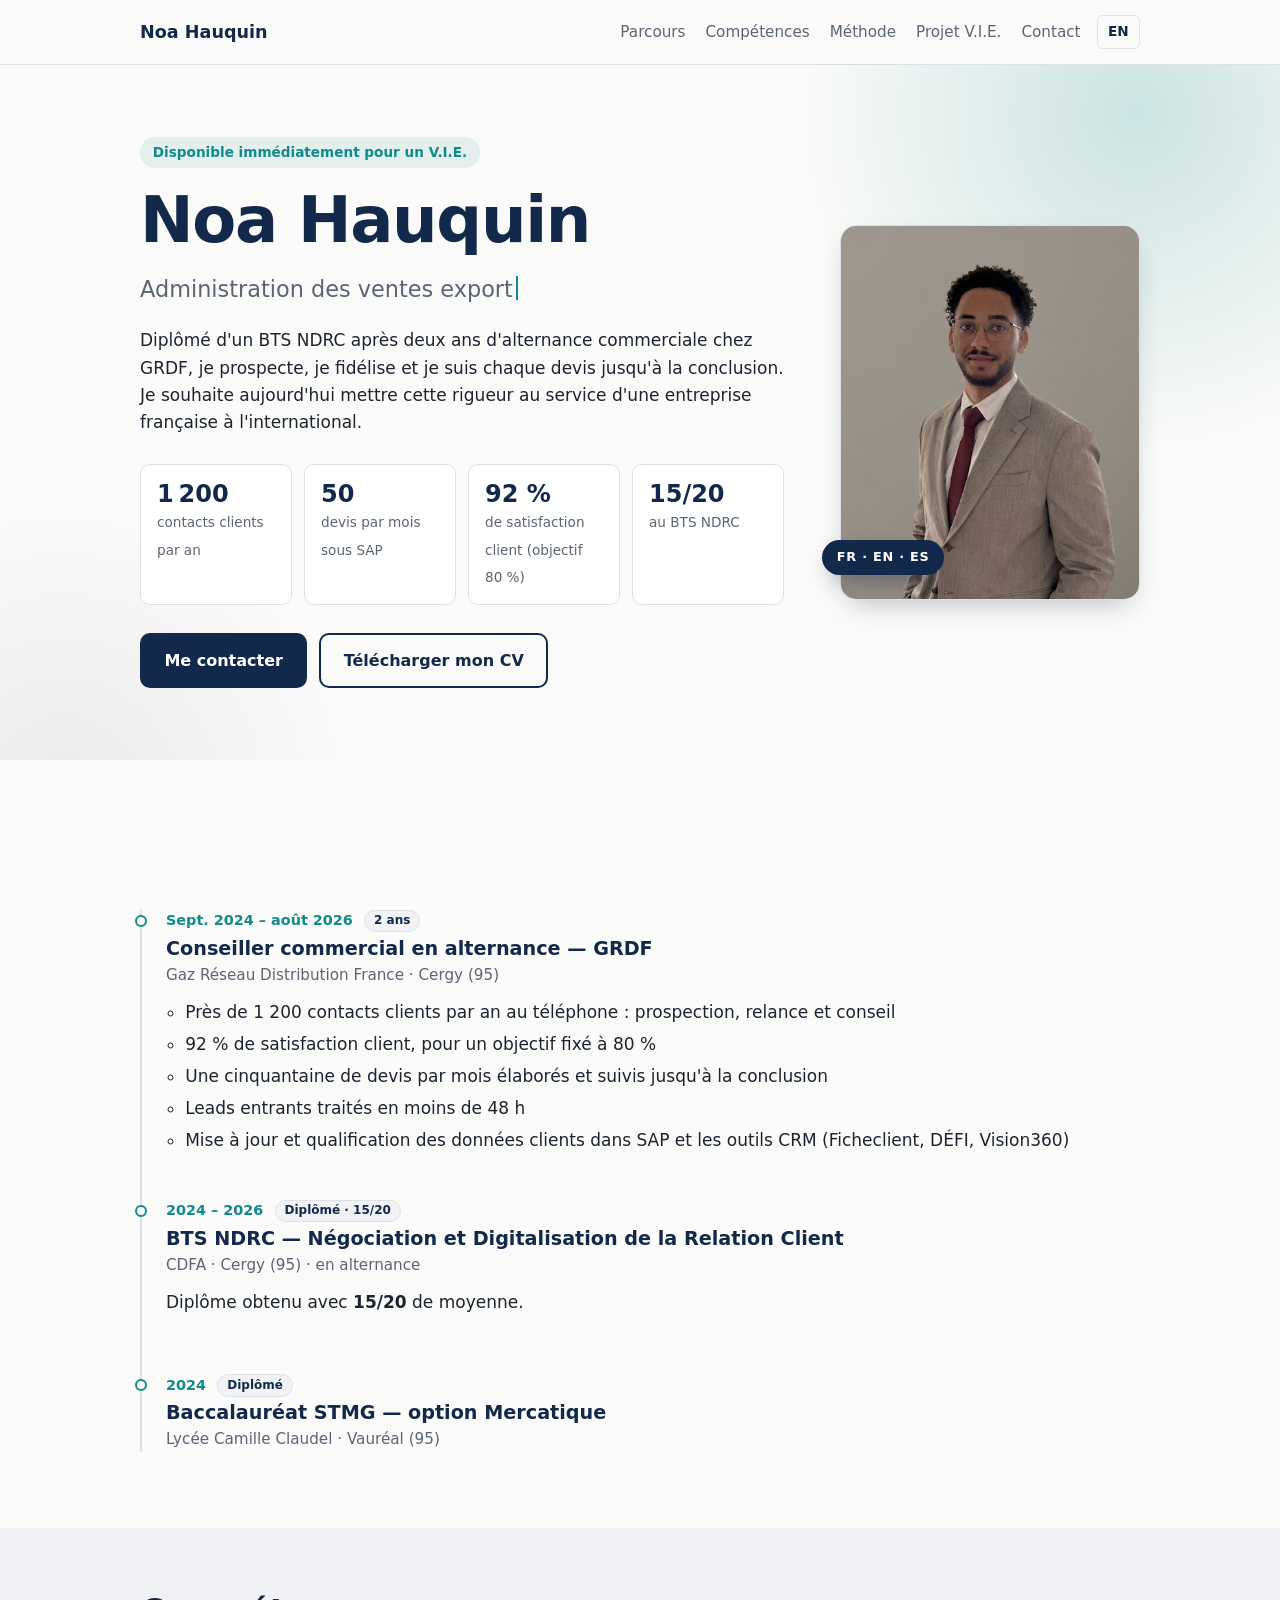
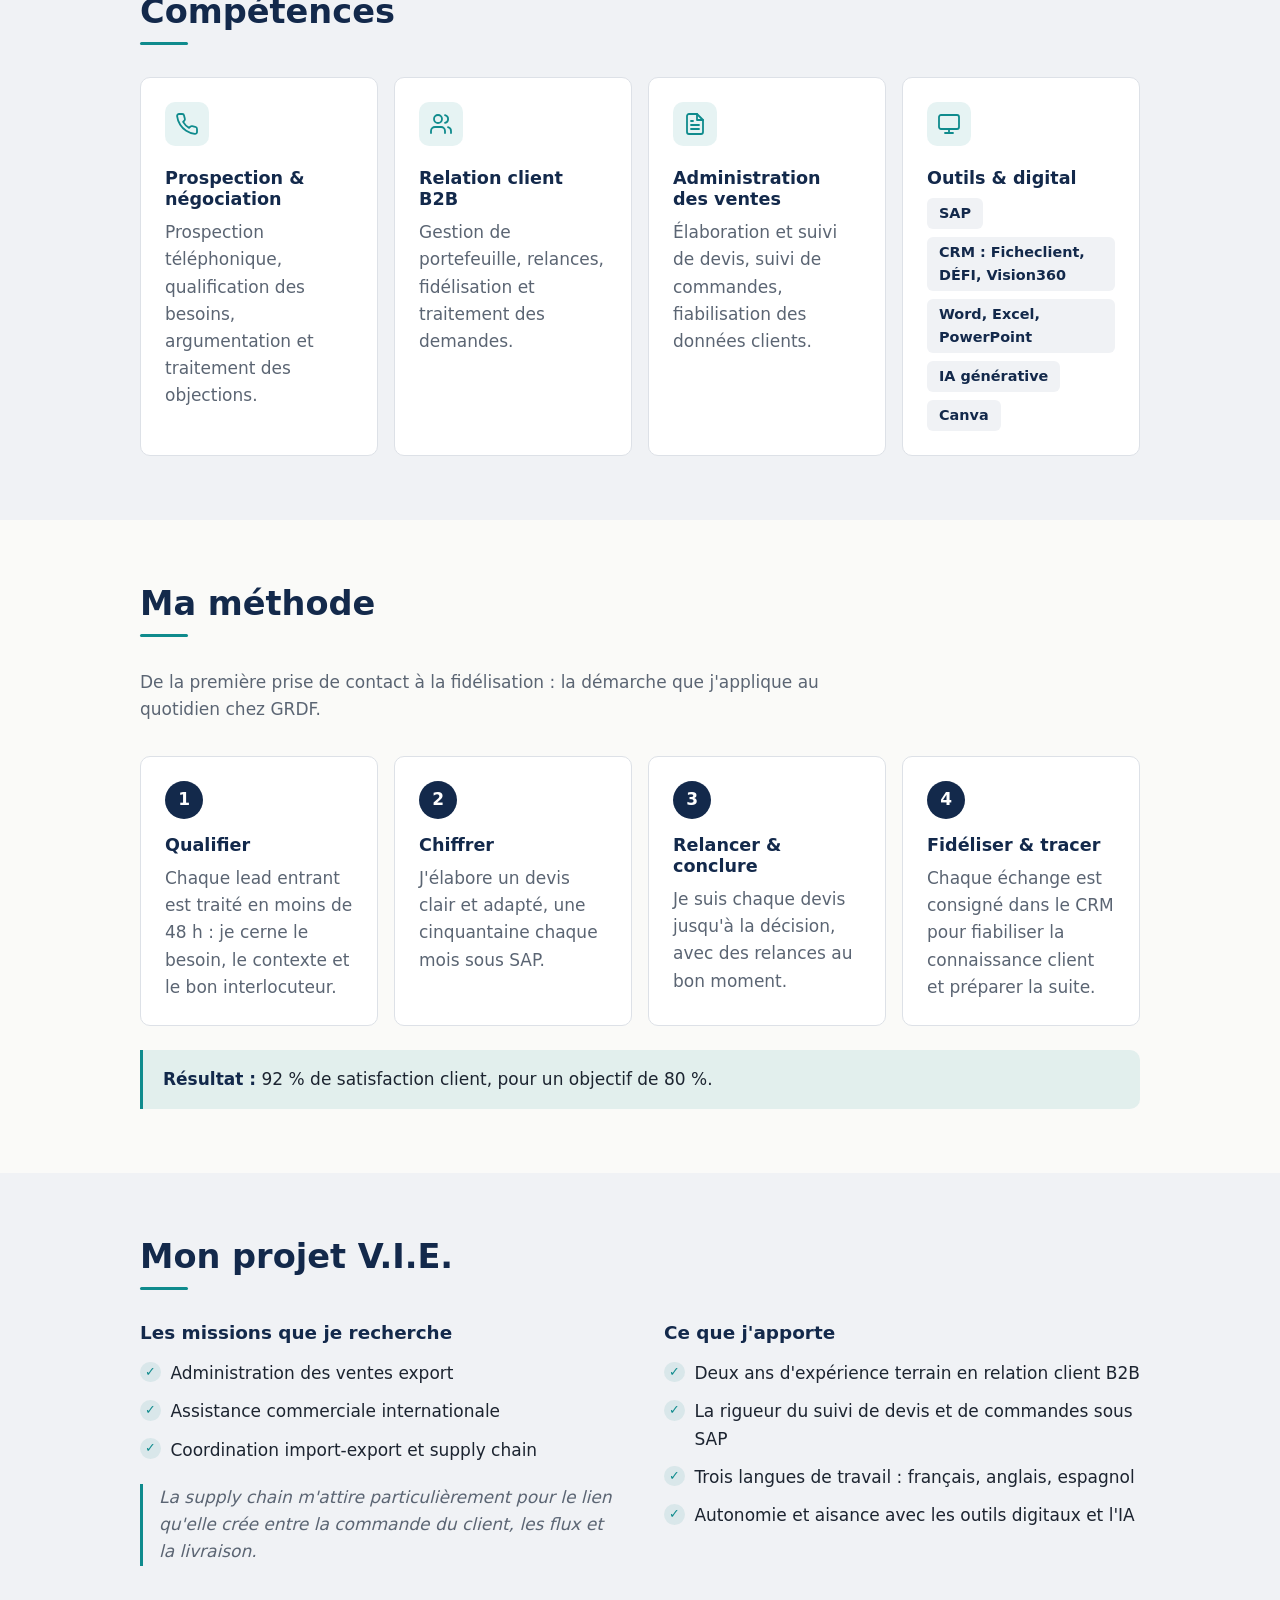
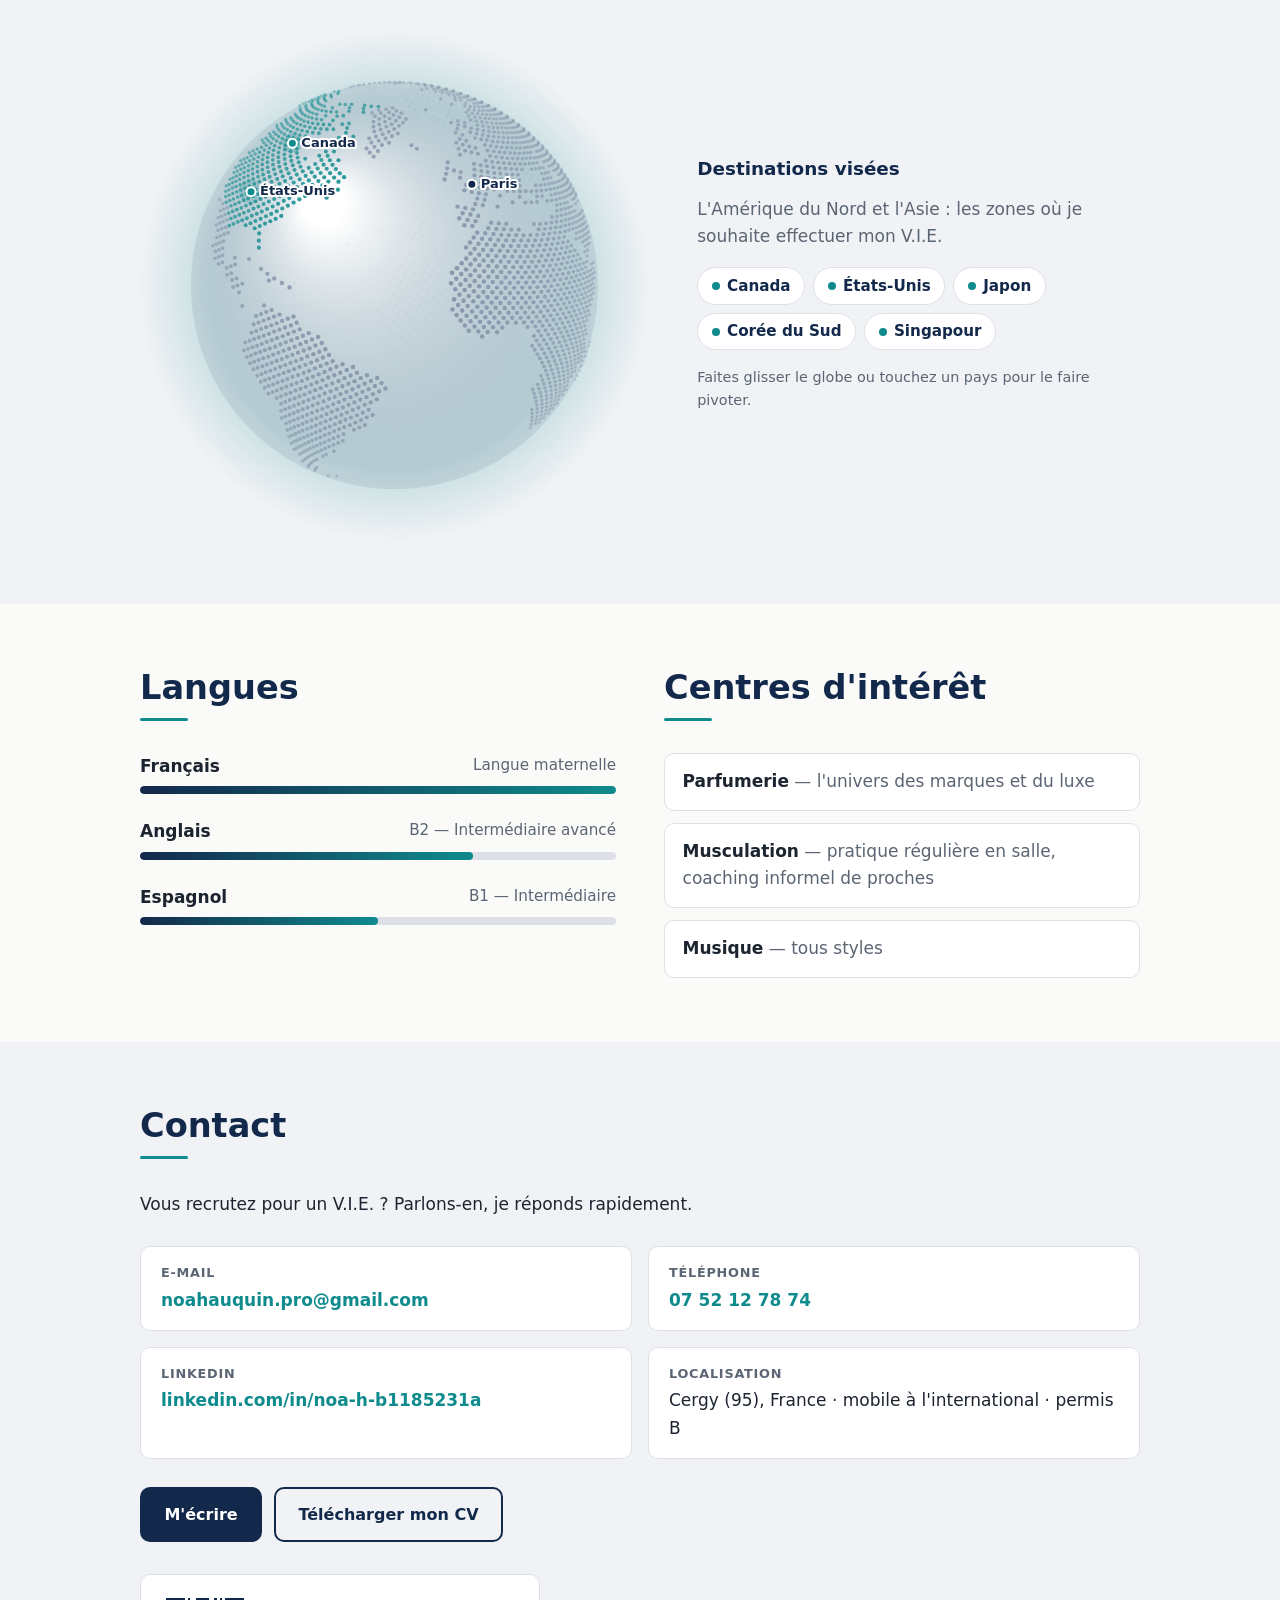
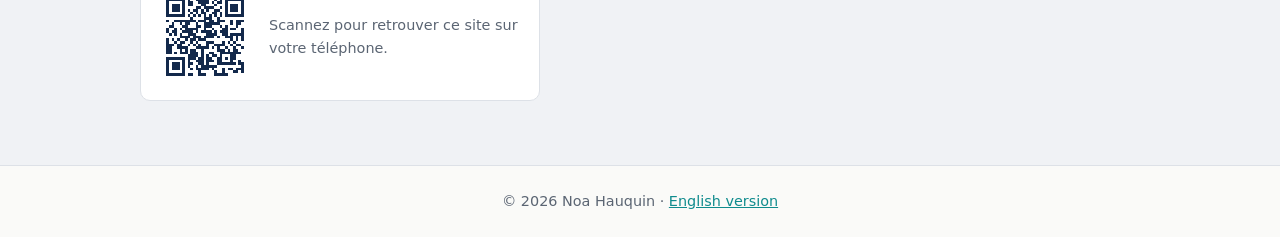
==== commit a56afa80: "Ajoute un globe 3D interactif et des effets visuels - Globe 3D des destinations sur <canvas>, sans b" ====
--- a/index.html
+++ b/index.html
@@ -24,6 +24,7 @@
   <link rel="stylesheet" href="style.css">
   <script>document.documentElement.classList.add('js');</script>
   <script src="main.js" defer></script>
+  <script src="globe.js" defer></script>
 </head>
 <body>
 
@@ -42,6 +43,7 @@
       </nav>
       <a href="en.html" class="lang-switch" hreflang="en" lang="en" aria-label="English version">EN</a>
     </div>
+    <div class="scroll-progress" aria-hidden="true"></div>
   </header>
 
   <main>
@@ -52,7 +54,7 @@
         <div class="hero-content">
           <p class="hero-tag">Disponible immédiatement pour un V.I.E.</p>
           <h1>Noa Hauquin</h1>
-          <p class="hero-title">Commerce international · ADV · Relation client B2B</p>
+          <p class="hero-title" data-full="Commerce international · ADV · Relation client B2B"><span class="typed" data-typed='["Administration des ventes export", "Assistant commercial international", "Coordination import-export", "Relation client B2B"]'>Commerce international · ADV · Relation client B2B</span></p>
           <p class="hero-text">
             Diplômé d'un BTS NDRC après deux ans d'alternance commerciale chez GRDF,
             je prospecte, je fidélise et je suis chaque devis jusqu'à la conclusion.
@@ -70,8 +72,11 @@
             <a href="CV-Noa-Hauquin.pdf" class="btn btn-secondary" download>Télécharger mon CV</a>
           </div>
         </div>
-        <img class="hero-photo" src="img/photo-noa-hauquin.jpg" width="460" height="575"
-             alt="Portrait de Noa Hauquin en costume">
+        <div class="hero-photo-wrap" data-tilt="10">
+          <img class="hero-photo" src="img/photo-noa-hauquin.jpg" width="460" height="575"
+               alt="Portrait de Noa Hauquin en costume">
+          <span class="photo-badge" aria-hidden="true">FR · EN · ES</span>
+        </div>
       </div>
     </section>
 
@@ -116,22 +121,22 @@
         <h2 class="section-title">Compétences</h2>
 
         <div class="cards">
-          <article class="card">
+          <article class="card" data-tilt="6">
             <svg class="card-icon" viewBox="0 0 24 24" aria-hidden="true"><path d="M22 16.9v3a2 2 0 0 1-2.2 2 19.8 19.8 0 0 1-8.6-3.1 19.5 19.5 0 0 1-6-6A19.8 19.8 0 0 1 2.1 4.2 2 2 0 0 1 4.1 2h3a2 2 0 0 1 2 1.7c.1 1 .4 1.9.7 2.8a2 2 0 0 1-.5 2.1L8.1 9.9a16 16 0 0 0 6 6l1.3-1.3a2 2 0 0 1 2.1-.4c.9.3 1.8.6 2.8.7a2 2 0 0 1 1.7 2z"/></svg>
             <h3>Prospection &amp; négociation</h3>
             <p>Prospection téléphonique, qualification des besoins, argumentation et traitement des objections.</p>
           </article>
-          <article class="card">
+          <article class="card" data-tilt="6">
             <svg class="card-icon" viewBox="0 0 24 24" aria-hidden="true"><path d="M16 21v-2a4 4 0 0 0-4-4H6a4 4 0 0 0-4 4v2"/><circle cx="9" cy="7" r="4"/><path d="M22 21v-2a4 4 0 0 0-3-3.9"/><path d="M16 3.1a4 4 0 0 1 0 7.8"/></svg>
             <h3>Relation client B2B</h3>
             <p>Gestion de portefeuille, relances, fidélisation et traitement des demandes.</p>
           </article>
-          <article class="card">
+          <article class="card" data-tilt="6">
             <svg class="card-icon" viewBox="0 0 24 24" aria-hidden="true"><path d="M14 2H6a2 2 0 0 0-2 2v16a2 2 0 0 0 2 2h12a2 2 0 0 0 2-2V8z"/><path d="M14 2v6h6"/><path d="M16 13H8"/><path d="M16 17H8"/><path d="M10 9H8"/></svg>
             <h3>Administration des ventes</h3>
             <p>Élaboration et suivi de devis, suivi de commandes, fiabilisation des données clients.</p>
           </article>
-          <article class="card">
+          <article class="card" data-tilt="6">
             <svg class="card-icon" viewBox="0 0 24 24" aria-hidden="true"><rect x="2" y="3" width="20" height="14" rx="2"/><path d="M8 21h8"/><path d="M12 17v4"/></svg>
             <h3>Outils &amp; digital</h3>
             <ul class="tags">
@@ -156,22 +161,22 @@
         </p>
 
         <ol class="steps">
-          <li class="step">
+          <li class="step" data-tilt="6">
             <span class="step-number" aria-hidden="true">1</span>
             <h3>Qualifier</h3>
             <p>Chaque lead entrant est traité en moins de 48&nbsp;h : je cerne le besoin, le contexte et le bon interlocuteur.</p>
           </li>
-          <li class="step">
+          <li class="step" data-tilt="6">
             <span class="step-number" aria-hidden="true">2</span>
             <h3>Chiffrer</h3>
             <p>J'élabore un devis clair et adapté, une cinquantaine chaque mois sous SAP.</p>
           </li>
-          <li class="step">
+          <li class="step" data-tilt="6">
             <span class="step-number" aria-hidden="true">3</span>
             <h3>Relancer &amp; conclure</h3>
             <p>Je suis chaque devis jusqu'à la décision, avec des relances au bon moment.</p>
           </li>
-          <li class="step">
+          <li class="step" data-tilt="6">
             <span class="step-number" aria-hidden="true">4</span>
             <h3>Fidéliser &amp; tracer</h3>
             <p>Chaque échange est consigné dans le CRM pour fiabiliser la connaissance client et préparer la suite.</p>
@@ -214,8 +219,7 @@
         </div>
 
         <div class="destinations">
-          <h3>Destinations visées</h3>
-          <div class="map-wrap">
+          <div class="map-wrap" data-label="Globe 3D des destinations visées depuis Paris : Canada, États-Unis, Japon, Corée du Sud et Singapour">
           <svg class="world-map" viewBox="0 0 1000 470" role="img" aria-labelledby="map-title-fr map-desc-fr">
             <title id="map-title-fr">Carte des destinations visées</title>
             <desc id="map-desc-fr">Depuis la France : Canada, États-Unis, Japon, Corée du Sud et Singapour.</desc>
@@ -245,13 +249,18 @@
             <text class="map-label" x="803.9" y="269.7" text-anchor="start">Singapour</text>
           </svg>
           </div>
-          <ul class="destination-list">
-            <li>Canada</li>
-            <li>États-Unis</li>
-            <li>Japon</li>
-            <li>Corée du Sud</li>
-            <li>Singapour</li>
-          </ul>
+          <div class="destinations-text">
+            <h3>Destinations visées</h3>
+            <p>L'Amérique du Nord et l'Asie : les zones où je souhaite effectuer mon V.I.E.</p>
+            <ul class="destination-list">
+              <li><button type="button" data-lat="57" data-lon="-100">Canada</button></li>
+              <li><button type="button" data-lat="39" data-lon="-98">États-Unis</button></li>
+              <li><button type="button" data-lat="35.7" data-lon="139.7">Japon</button></li>
+              <li><button type="button" data-lat="37.5" data-lon="127" data-side="left">Corée du Sud</button></li>
+              <li><button type="button" data-lat="1.35" data-lon="103.8">Singapour</button></li>
+            </ul>
+            <p class="globe-hint">Faites glisser le globe ou touchez un pays pour le faire pivoter.</p>
+          </div>
         </div>
       </div>
     </section>
@@ -328,6 +337,11 @@
           <a href="mailto:noahauquin.pro@gmail.com?subject=V.I.E.%20%E2%80%94%20Candidature%20de%20Noa%20Hauquin" class="btn btn-primary">M'écrire</a>
           <a href="CV-Noa-Hauquin.pdf" class="btn btn-secondary" download>Télécharger mon CV</a>
         </div>
+
+        <div class="contact-qr">
+          <img src="img/qr-site.svg" width="112" height="112" alt="QR code vers le site noa7-65.github.io/Mon-site">
+          <p>Scannez pour retrouver ce site sur votre téléphone.</p>
+        </div>
       </div>
     </section>
 
--- a/style.css
+++ b/style.css
@@ -16,7 +16,11 @@
   --color-border: #dde1e7;
   --color-header-bg: rgba(250, 250, 248, 0.92);
   --color-map-dot: #cfd6e0;
+  --color-globe-dot: #8796ab;
   --shadow-hover: 0 14px 28px -16px rgba(19, 41, 75, 0.35);
+  --aurora-1: rgba(15, 139, 141, 0.2);    /* halos animés de l'accroche */
+  --aurora-2: rgba(19, 41, 75, 0.07);
+  --glare: rgba(15, 139, 141, 0.12);      /* reflet qui suit la souris */
 
   --radius: 10px;
   --max-width: 1040px;
@@ -41,7 +45,11 @@
     --color-border: #2a3443;
     --color-header-bg: rgba(15, 20, 27, 0.9);
     --color-map-dot: #2b3646;
+    --color-globe-dot: #66778f;
     --shadow-hover: 0 14px 28px -16px rgba(0, 0, 0, 0.7);
+    --aurora-1: rgba(60, 195, 197, 0.16);
+    --aurora-2: rgba(90, 130, 220, 0.16);
+    --glare: rgba(255, 255, 255, 0.08);
   }
 }
 
@@ -180,10 +188,37 @@
    Accroche
    ========================================================= */
 .hero {
+  position: relative;
+  overflow: hidden;
+  isolation: isolate;
   padding: 3rem 0 4rem;
-  background:
-    radial-gradient(circle at 85% 20%, var(--color-accent-soft), transparent 45%),
-    var(--color-bg);
+  background: var(--color-bg);
+}
+
+/* Halos de couleur en fond (animés plus bas, façon aurore) */
+.hero::before,
+.hero::after {
+  content: "";
+  position: absolute;
+  z-index: -1;
+  border-radius: 50%;
+  pointer-events: none;
+}
+
+.hero::before {
+  width: 46rem;
+  height: 46rem;
+  top: -20rem;
+  right: -14rem;
+  background: radial-gradient(circle, var(--aurora-1), transparent 65%);
+}
+
+.hero::after {
+  width: 40rem;
+  height: 40rem;
+  bottom: -22rem;
+  left: -16rem;
+  background: radial-gradient(circle, var(--aurora-2), transparent 65%);
 }
 
 .hero-grid {
@@ -192,8 +227,18 @@
   gap: 1.75rem;
 }
 
+.hero-photo-wrap {
+  position: relative;
+  width: 150px;
+  flex-shrink: 0;
+  border-radius: 16px;
+  transform-style: preserve-3d;
+  --glare: rgba(255, 255, 255, 0.3);
+}
+
 .hero-photo {
-  width: 150px;
+  display: block;
+  width: 100%;
   aspect-ratio: 4 / 5;
   object-fit: cover;
   border-radius: 16px;
@@ -201,6 +246,23 @@
   box-shadow: 0 12px 30px -12px rgba(19, 41, 75, 0.35);
 }
 
+/* Étiquette qui « flotte » devant la photo quand elle s'incline */
+.photo-badge {
+  display: none;
+  position: absolute;
+  left: -1.1rem;
+  bottom: 1.6rem;
+  padding: 0.45rem 0.9rem;
+  font-size: 0.8rem;
+  font-weight: 700;
+  letter-spacing: 0.06em;
+  color: var(--color-on-primary);
+  background: var(--color-primary);
+  border-radius: 999px;
+  box-shadow: 0 10px 24px -10px rgba(19, 41, 75, 0.6);
+  transform: translateZ(45px);
+}
+
 @media (min-width: 860px) {
   .hero {
     padding: 4.5rem 0;
@@ -213,10 +275,62 @@
   .hero-content {
     flex: 1;
   }
-  .hero-photo {
+  .hero-photo-wrap {
     width: 300px;
-    flex-shrink: 0;
-  }
+  }
+  .photo-badge {
+    display: block;
+  }
+}
+
+/* Titre animé (machine à écrire, géré par main.js) */
+.typed.is-typing::after {
+  content: "";
+  display: inline-block;
+  width: 2px;
+  height: 1.05em;
+  margin-left: 3px;
+  vertical-align: -0.15em;
+  background: var(--color-accent);
+  animation: blink 1s steps(1) infinite;
+}
+
+@keyframes blink {
+  50% {
+    opacity: 0;
+  }
+}
+
+.hero-title {
+  min-height: 1.2em; /* évite que la page saute pendant l'animation */
+}
+
+@media (max-width: 480px) {
+  .hero-title {
+    min-height: 2.4em;
+  }
+}
+
+/* Texte lu par les lecteurs d'écran mais invisible */
+.sr-only {
+  position: absolute;
+  width: 1px;
+  height: 1px;
+  overflow: hidden;
+  clip: rect(0 0 0 0);
+  white-space: nowrap;
+}
+
+/* Barre de progression de lecture, sous l'en-tête */
+.scroll-progress {
+  position: absolute;
+  left: 0;
+  right: 0;
+  bottom: -1px;
+  height: 2px;
+  background: var(--color-accent);
+  transform: scaleX(0);
+  transform-origin: 0 50%;
 }
 
 .hero-tag {
@@ -628,9 +742,57 @@
   border-left: 3px solid var(--color-accent);
 }
 
-/* Destinations et carte du monde */
+/* Destinations : globe 3D (globe.js) ou, à défaut, carte plate */
 .destinations {
+  display: grid;
+  gap: 1.5rem;
+  align-items: center;
   margin-top: 3rem;
+}
+
+@media (min-width: 860px) {
+  .destinations {
+    grid-template-columns: minmax(0, 1.15fr) minmax(0, 1fr);
+    gap: 3rem;
+  }
+}
+
+.destinations-text p {
+  color: var(--color-muted);
+}
+
+.map-wrap.has-globe {
+  padding: 0;
+  background: none;
+  border: 0;
+}
+
+.map-wrap.has-globe .world-map {
+  display: none;
+}
+
+.globe {
+  display: block;
+  width: 100%;
+  max-width: 520px;
+  aspect-ratio: 1;
+  margin: 0 auto;
+  cursor: grab;
+  touch-action: pan-y; /* sur mobile, on fait tourner à l'horizontale et la page défile à la verticale */
+}
+
+.globe:active {
+  cursor: grabbing;
+}
+
+.globe-hint {
+  display: none;
+  margin: 1rem 0 0;
+  font-size: 0.9rem;
+}
+
+.map-wrap.has-globe ~ .destinations-text .globe-hint {
+  display: block;
 }
 
 .destinations h3 {
@@ -716,25 +878,44 @@
   list-style: none;
 }
 
-.destination-list li {
+.destination-list button {
   display: inline-flex;
   align-items: center;
   gap: 0.45rem;
   padding: 0.35rem 0.85rem;
+  font: inherit;
   font-size: 0.95rem;
   font-weight: 600;
   color: var(--color-heading);
   background: var(--color-surface);
   border: 1px solid var(--color-border);
   border-radius: 999px;
-}
-
-.destination-list li::before {
+  cursor: pointer;
+  transition: border-color 0.2s ease, background-color 0.2s ease;
+}
+
+.destination-list button::before {
   content: "";
   width: 8px;
   height: 8px;
   background: var(--color-accent);
   border-radius: 50%;
+}
+
+.destination-list button:hover,
+.destination-list button[aria-pressed="true"] {
+  border-color: var(--color-accent);
+  background: var(--color-accent-soft);
+}
+
+.destination-list button:focus-visible {
+  outline: 3px solid var(--color-accent);
+  outline-offset: 2px;
+}
+
+/* Sans le globe, la liste n'est qu'une légende */
+.map-wrap:not(.has-globe) ~ .destinations-text .destination-list button {
+  cursor: default;
 }
 
 /* =========================================================
@@ -869,9 +1050,63 @@
   margin: 0;
 }
 
+/* QR code vers le site (utile sur ordinateur et à l'impression) */
+.contact-qr {
+  display: none;
+  align-items: center;
+  gap: 1rem;
+  max-width: 400px;
+  margin-top: 2rem;
+  padding: 0.9rem 1rem;
+  background: var(--color-surface);
+  border: 1px solid var(--color-border);
+  border-radius: var(--radius);
+}
+
+.contact-qr img {
+  width: 96px;
+  height: 96px;
+  padding: 4px;
+  background: #ffffff;
+  border-radius: 6px;
+}
+
+.contact-qr p {
+  margin: 0;
+  font-size: 0.9rem;
+  color: var(--color-muted);
+}
+
+@media (min-width: 860px) {
+  .contact-qr {
+    display: flex;
+  }
+}
+
 /* =========================================================
    Effets : survol, apparitions, animations
    ========================================================= */
+
+/* Inclinaison 3D et reflet (classe .tilt ajoutée par main.js, souris uniquement) */
+.tilt {
+  position: relative;
+  transition: transform 0.2s ease-out, translate 0.2s ease, box-shadow 0.2s ease, border-color 0.2s ease;
+}
+
+.tilt::after {
+  content: "";
+  position: absolute;
+  inset: 0;
+  border-radius: inherit;
+  pointer-events: none;
+  background: radial-gradient(circle at var(--glare-x, 50%) var(--glare-y, 50%), var(--glare), transparent 60%);
+  opacity: 0;
+  transition: opacity 0.3s ease;
+}
+
+.tilt:hover::after {
+  opacity: 1;
+}
 
 /* Survol des cartes (uniquement avec une souris) */
 .card,
@@ -897,17 +1132,69 @@
 /* Toutes les animations ne s'appliquent que si le visiteur ne les a pas désactivées */
 @media (prefers-reduced-motion: no-preference) {
 
-  /* Entrée de l'accroche au chargement */
+  /* Entrée de l'accroche au chargement
+     (« backwards » : l'animation ne bloque pas l'inclinaison 3D une fois terminée) */
   .hero-content > *,
-  .hero-photo {
-    animation: rise 0.7s cubic-bezier(0.2, 0.7, 0.2, 1) both;
+  .hero-photo-wrap {
+    animation: rise 0.7s cubic-bezier(0.2, 0.7, 0.2, 1) backwards;
   }
   .hero-content > :nth-child(2) { animation-delay: 0.06s; }
   .hero-content > :nth-child(3) { animation-delay: 0.12s; }
   .hero-content > :nth-child(4) { animation-delay: 0.18s; }
   .hero-content > :nth-child(5) { animation-delay: 0.24s; }
   .hero-content > :nth-child(6) { animation-delay: 0.30s; }
-  .hero-photo { animation-delay: 0.15s; }
+  .hero-photo-wrap { animation-delay: 0.15s; }
+
+  /* Halos qui dérivent lentement derrière l'accroche */
+  .hero::before {
+    animation: drift-a 18s ease-in-out infinite alternate;
+  }
+  .hero::after {
+    animation: drift-b 22s ease-in-out infinite alternate;
+  }
+
+  @keyframes drift-a {
+    to {
+      transform: translate(-7rem, 5rem) scale(1.15);
+    }
+  }
+
+  @keyframes drift-b {
+    to {
+      transform: translate(9rem, -4rem) scale(1.2);
+    }
+  }
+
+  /* Fondu entre la version française et la version anglaise */
+  @view-transition {
+    navigation: auto;
+  }
+
+  .site-header {
+    view-transition-name: site-header;
+  }
+
+  ::view-transition-old(root) {
+    animation: vt-out 0.22s ease both;
+  }
+
+  ::view-transition-new(root) {
+    animation: vt-in 0.35s ease both;
+  }
+
+  @keyframes vt-out {
+    to {
+      opacity: 0;
+      transform: translateY(-8px);
+    }
+  }
+
+  @keyframes vt-in {
+    from {
+      opacity: 0;
+      transform: translateY(8px);
+    }
+  }
 
   @keyframes rise {
     from {
@@ -980,7 +1267,8 @@
   .step,
   .stats li,
   .interests li,
-  .contact-list li {
+  .contact-list li,
+  .tilt {
     transition: none;
   }
 }
@@ -1034,9 +1322,68 @@
     flex: 1;
   }
 
+  .hero-photo-wrap {
+    width: 110px;
+  }
+
   .hero-photo {
-    width: 110px;
     box-shadow: none;
+  }
+
+  .hero::before,
+  .hero::after,
+  .scroll-progress,
+  .photo-badge,
+  .globe,
+  .globe-hint {
+    display: none !important;
+  }
+
+  /* Le titre animé s'imprime en entier */
+  .js .hero-title .typed {
+    display: none;
+  }
+
+  .js .hero-title::before {
+    content: attr(data-full);
+  }
+
+  /* À l'impression, la carte plate remplace le globe */
+  .map-wrap.has-globe {
+    padding: 0.5rem;
+    border: 1px solid var(--color-border);
+  }
+
+  .map-wrap.has-globe .world-map {
+    display: block;
+  }
+
+  .contact-qr {
+    display: flex;
+    margin-top: 1rem;
+  }
+
+  /* Blocs plus compacts pour tenir sur moins de pages */
+  .card,
+  .step {
+    padding: 0.8rem 1rem;
+  }
+
+  .card-icon {
+    width: 32px;
+    height: 32px;
+    padding: 6px;
+    margin-bottom: 0.5rem;
+  }
+
+  .step-number {
+    width: 1.8rem;
+    height: 1.8rem;
+    margin-bottom: 0.5rem;
+  }
+
+  .destinations {
+    margin-top: 1rem;
   }
 
   .hero h1 {
